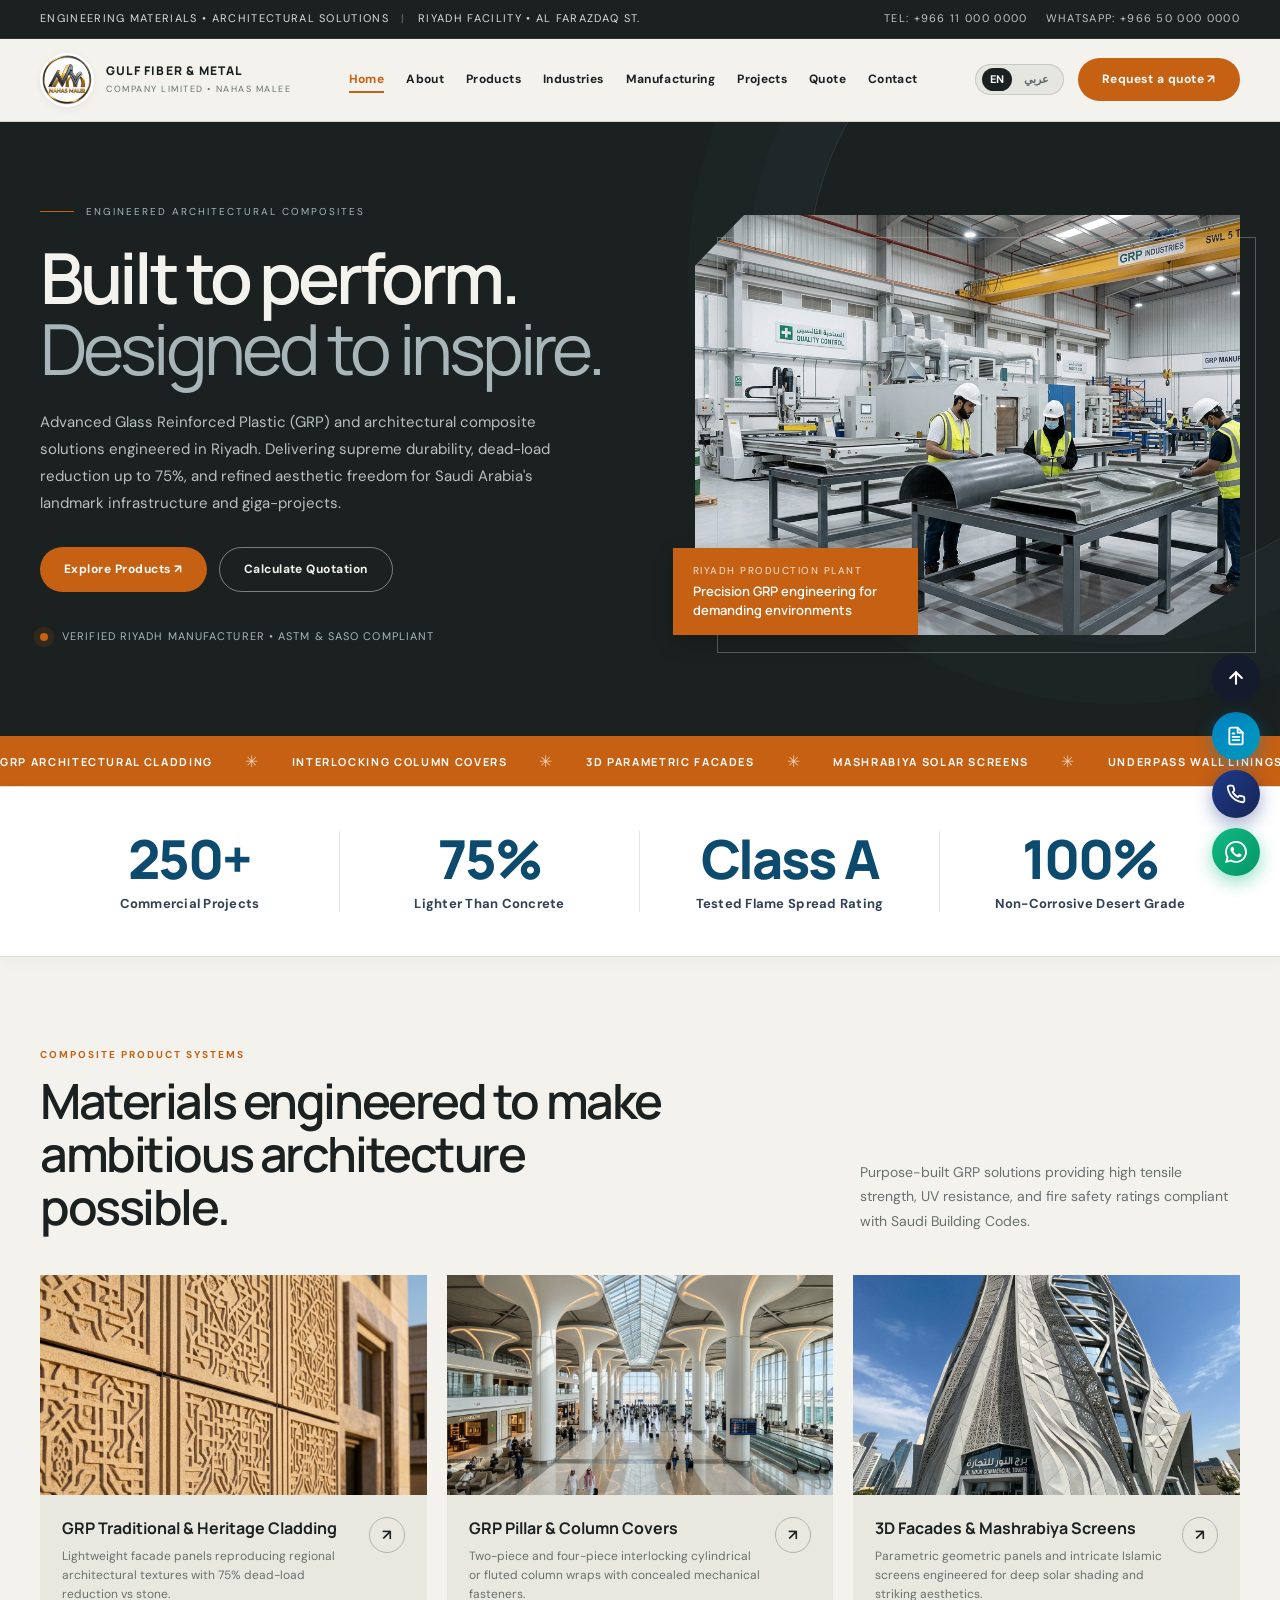
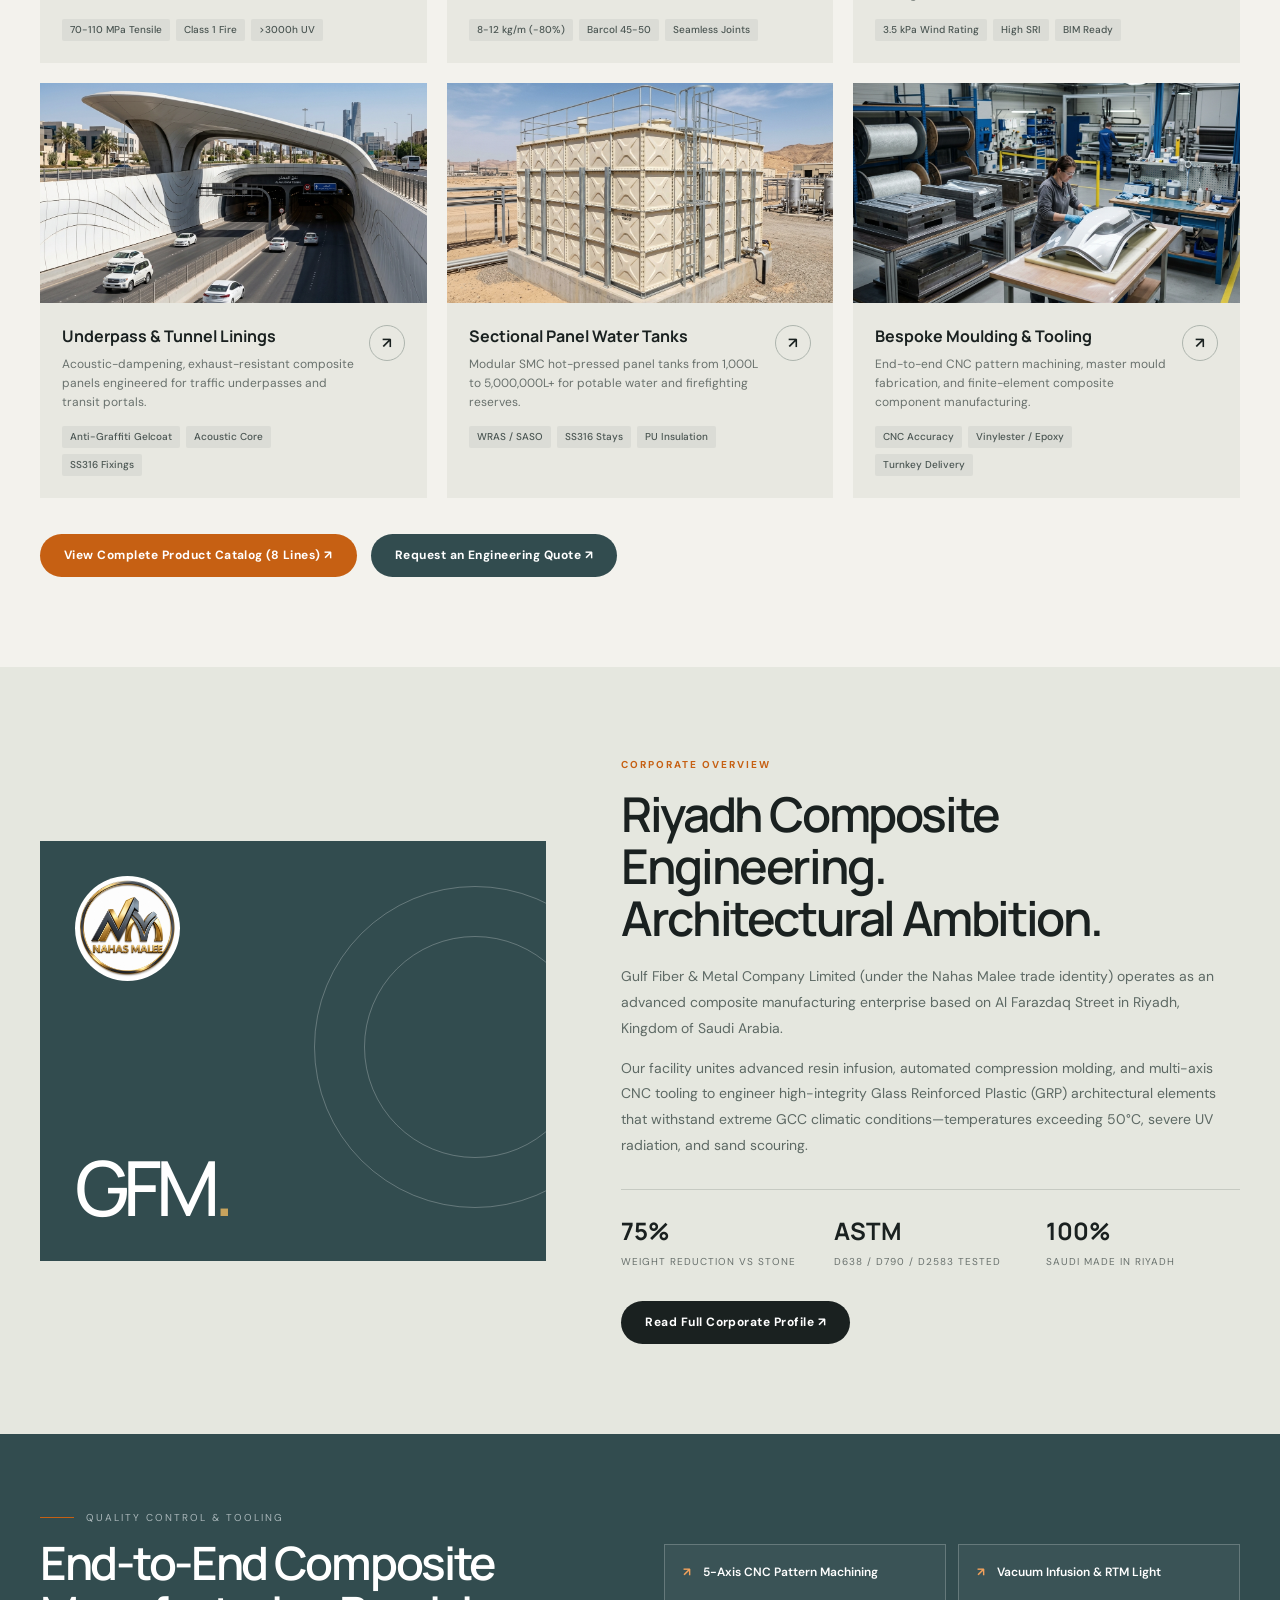
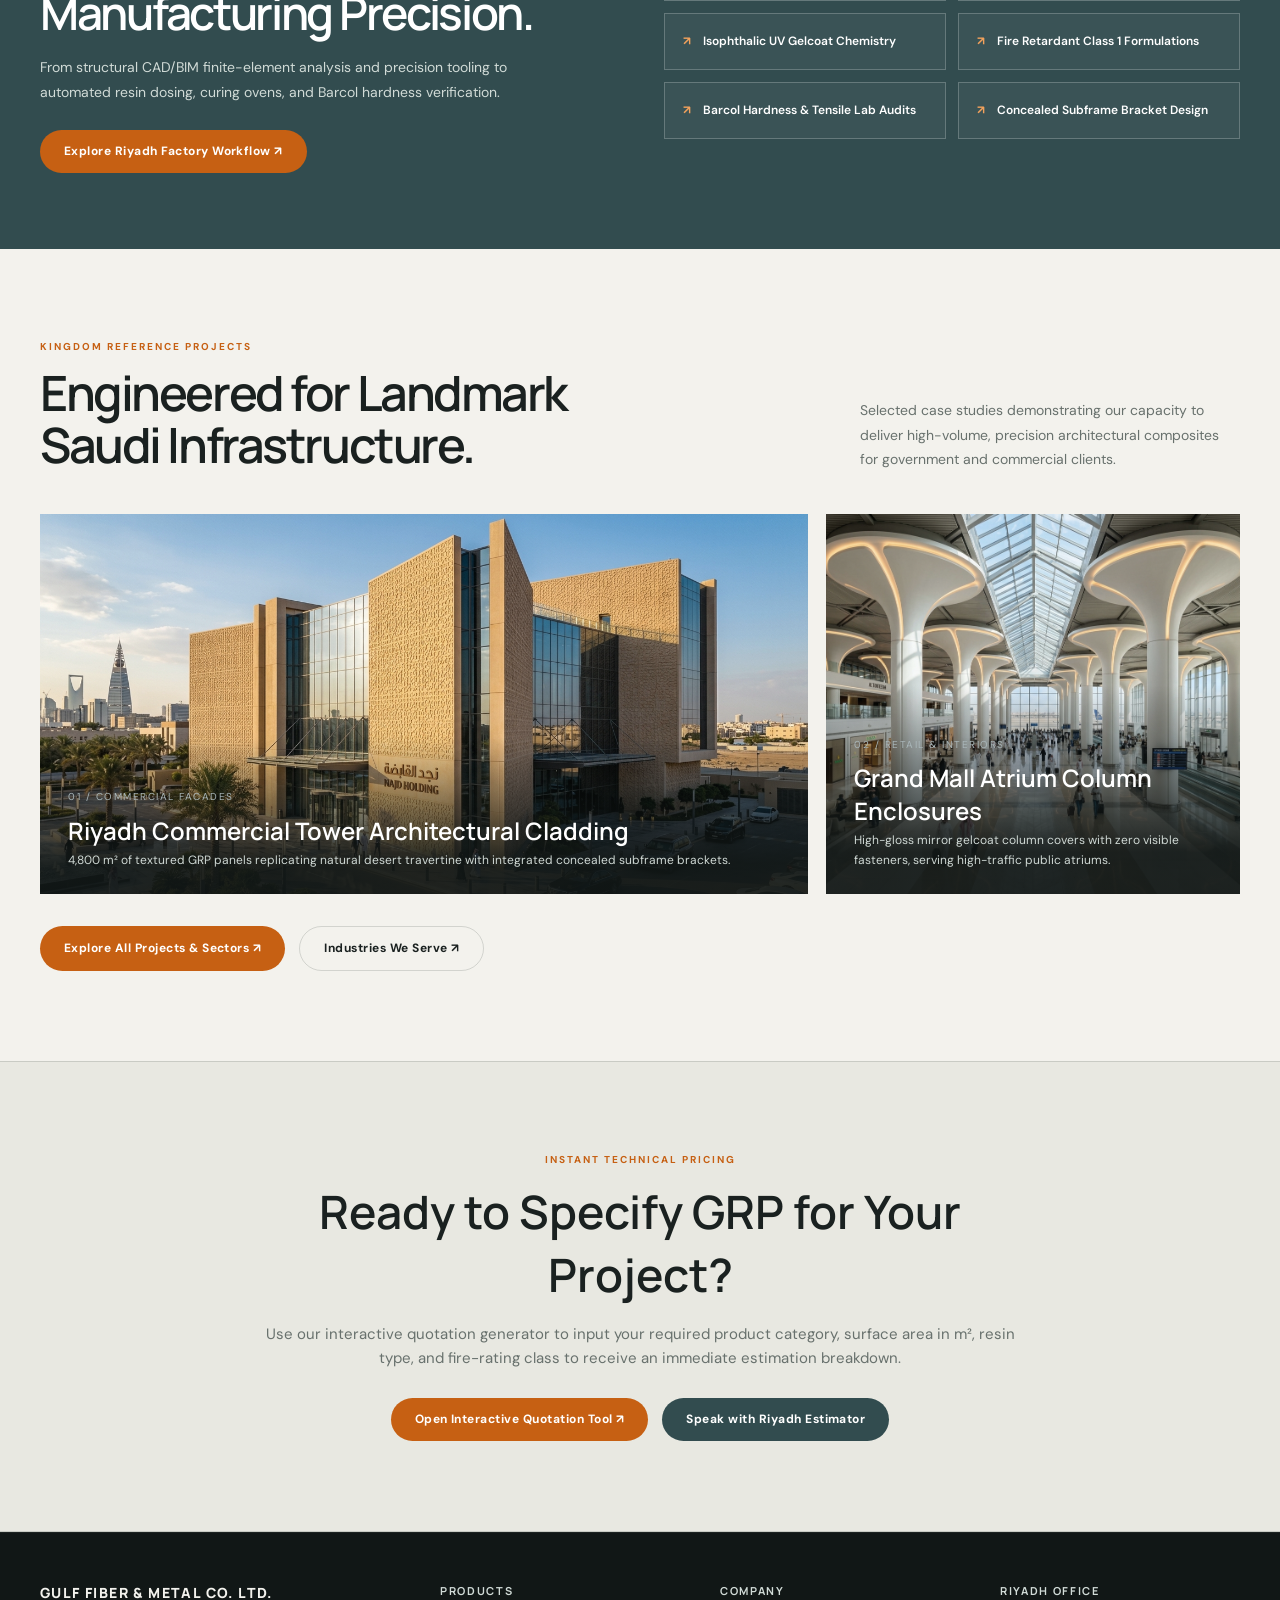
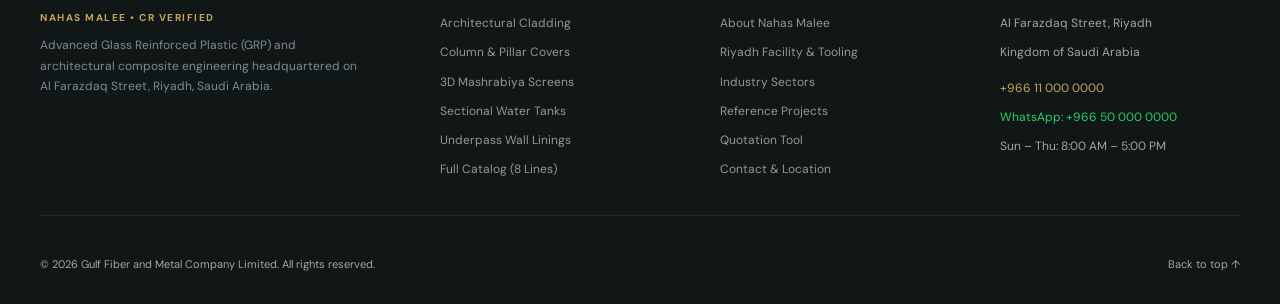
==== index.html @ 4e477ae3 "Initial commit: Complete Gulf Fiber & Metal website with editorial UI/UX and full content" ====
<!doctype html>
<html lang="en" dir="ltr">
<head>
  <meta charset="utf-8">
  <meta name="viewport" content="width=device-width, initial-scale=1">
  <meta name="theme-color" content="#1a2120">
  <meta name="description" content="Gulf Fiber & Metal Company Limited — Premier manufacturer of architectural GRP cladding, column covers, 3D facades, water tanks, and custom composite structures in Riyadh, Saudi Arabia.">
  <title>Engineered to Shape Tomorrow | Gulf Fiber &amp; Metal Co. Ltd.</title>
  <link rel="stylesheet" href="assets/style.css">
</head>
<body>

  <!-- Topline Information Strip -->
  <div class="topline">
    <div class="wrap">
      <div>
        <span data-en="Engineering Materials • Architectural Solutions" data-ar="مواد هندسية متطورة • حلول معمارية مبتكرة">Engineering Materials • Architectural Solutions</span>
        <span style="opacity: 0.4; margin: 0 8px;">|</span>
        <span data-en="Riyadh Facility &bull; Al Farazdaq St." data-ar="مصنع الرياض &bull; شارع الفرزدق">Riyadh Facility &bull; Al Farazdaq St.</span>
      </div>
      <div class="topline-contact">
        <a href="tel:+966110000000"><span>Tel: +966 11 000 0000</span></a>
        <a href="https://wa.me/966500000000" target="_blank" rel="noopener"><span>WhatsApp: +966 50 000 0000</span></a>
      </div>
    </div>
  </div>

  <!-- Header & Navigation -->
  <header class="header">
    <nav class="nav wrap">
      <a class="brand" href="index.html" aria-label="Gulf Fiber and Metal home">
        <img src="assets/nahas-malee-logo.jpg" alt="Nahas Malee - Gulf Fiber & Metal Logo">
        <div class="brandtext">
          <strong>GULF FIBER &amp; METAL</strong>
          <small>COMPANY LIMITED • NAHAS MALEE</small>
        </div>
      </a>
      
      <button class="menu" data-menu aria-label="Open menu" aria-expanded="false">☰</button>
      
      <div class="links" data-links>
        <a href="index.html" class="active" data-en="Home" data-ar="الرئيسية">Home</a>
        <a href="about.html" data-en="About" data-ar="عن الشركة">About</a>
        <a href="products.html" data-en="Products" data-ar="المنتجات">Products</a>
        <a href="industries.html" data-en="Industries" data-ar="القطاعات">Industries</a>
        <a href="manufacturing.html" data-en="Manufacturing" data-ar="التصنيع">Manufacturing</a>
        <a href="projects.html" data-en="Projects" data-ar="المشاريع">Projects</a>
        <a href="quote.html" data-en="Quote" data-ar="طلب تسعيرة">Quote</a>
        <a href="contact.html" data-en="Contact" data-ar="اتصل بنا">Contact</a>
      </div>

      <div class="nav-actions">
        <div class="lang-toggle" aria-label="Language selector">
          <button type="button" class="lang-btn active" data-lang="en">EN</button>
          <button type="button" class="lang-btn" data-lang="ar">عربي</button>
        </div>
        <a class="navcta" href="quote.html">
          <span data-en="Request a quote ↗" data-ar="طلب عرض سعر ↗">Request a quote ↗</span>
        </a>
      </div>
    </nav>
  </header>

  <main>
    <!-- Hero Section -->
    <section class="hero">
      <div class="wrap hero-grid">
        <div class="reveal">
          <div class="eyebrow" data-en="Engineered Architectural Composites" data-ar="مركبات هندسية معمارية متقدمة">Engineered Architectural Composites</div>
          <h1 data-en="Built to perform.<br><em>Designed to inspire.</em>" data-ar="صُممت لتدوم.<br><em>وهُندست لتُلهم.</em>">Built to perform.<br><em>Designed to inspire.</em></h1>
          <p class="hero-copy" data-en="Advanced Glass Reinforced Plastic (GRP) and architectural composite solutions engineered in Riyadh. Delivering supreme durability, dead-load reduction up to 75%, and refined aesthetic freedom for Saudi Arabia's landmark infrastructure and giga-projects." data-ar="حلول متقدمة من البلاستيك المقوى بالألياف الزجاجية (GRP) مصنعة هندسيًا في الرياض. نضمن أعلى درجات المتانة، مع تخفيض الأحمال الإنشائية بنسبة تصل إلى 75% وحرية تشكيل استثنائية لمشاريع المملكة الكبرى.">Advanced Glass Reinforced Plastic (GRP) and architectural composite solutions engineered in Riyadh. Delivering supreme durability, dead-load reduction up to 75%, and refined aesthetic freedom for Saudi Arabia's landmark infrastructure and giga-projects.</p>
          <div class="hero-actions">
            <a class="btn" href="products.html" data-en="Explore Products ↗" data-ar="استعراض المنتجات ↗">Explore Products ↗</a>
            <a class="btn outline" href="quote.html" data-en="Calculate Quotation" data-ar="حساب تسعيرة المشروع">Calculate Quotation</a>
          </div>
          <div class="hero-note">
            <span class="pulse"></span> 
            <span data-en="Verified Riyadh Manufacturer • ASTM & SASO Compliant" data-ar="مصنع معتمد في الرياض • مطابقة لمعايير ASTM و SASO">Verified Riyadh Manufacturer • ASTM & SASO Compliant</span>
          </div>
        </div>
        <div class="hero-visual reveal">
          <img class="hero-image" src="assets/images/hero-factory.jpg" alt="Gulf Fiber & Metal Composite Engineering Facility in Riyadh">
          <div class="visual-frame"></div>
          <div class="visual-label">
            <small data-en="Riyadh Production Plant" data-ar="مصنع الرياض">Riyadh Production Plant</small>
            <span data-en="Precision GRP engineering for demanding environments" data-ar="هندسة فيبرجلاس متقدمة للمشاريع ذات المتطلبات الصارمة">Precision GRP engineering for demanding environments</span>
          </div>
        </div>
      </div>
    </section>

    <!-- Ticker Marquee -->
    <div class="ticker" aria-hidden="true">
      <div class="ticker-track">
        <span>GRP Architectural Cladding <b>✳</b> Interlocking Column Covers <b>✳</b> 3D Parametric Facades <b>✳</b> Mashrabiya Solar Screens <b>✳</b> Underpass Wall Linings <b>✳</b> Sectional Water Tanks <b>✳</b> Custom CNC Mouldings <b>✳</b> Heavy Duty Gratings <b>✳</b></span>
        <span>GRP Architectural Cladding <b>✳</b> Interlocking Column Covers <b>✳</b> 3D Parametric Facades <b>✳</b> Mashrabiya Solar Screens <b>✳</b> Underpass Wall Linings <b>✳</b> Sectional Water Tanks <b>✳</b> Custom CNC Mouldings <b>✳</b> Heavy Duty Gratings <b>✳</b></span>
      </div>
    </div>

    <!-- Key Engineering Metrics Strip (Matching Reference) -->
    <section class="metrics-strip">
      <div class="wrap metrics-grid">
        <div class="metric-col reveal visible">
          <div class="metric-num">250+</div>
          <div class="metric-title" data-en="Commercial Projects" data-ar="مشروع تجاري منفذ">Commercial Projects</div>
        </div>
        <div class="metric-col reveal visible">
          <div class="metric-num">75%</div>
          <div class="metric-title" data-en="Lighter Than Concrete" data-ar="أخف وزناً من الخرسانة">Lighter Than Concrete</div>
        </div>
        <div class="metric-col reveal visible">
          <div class="metric-num">Class A</div>
          <div class="metric-title" data-en="Tested Flame Spread Rating" data-ar="مقاومة حريق معتمدة فئة A">Tested Flame Spread Rating</div>
        </div>
        <div class="metric-col reveal visible">
          <div class="metric-num">100%</div>
          <div class="metric-title" data-en="Non-Corrosive Desert Grade" data-ar="مقاوم للتآكل ومناخ الصحراء">Non-Corrosive Desert Grade</div>
        </div>
      </div>
    </section>

    <!-- Featured Products Section -->
    <section class="section">
      <div class="wrap">
        <div class="section-head reveal">
          <div>
            <div class="kicker" data-en="Composite Product Systems" data-ar="أنظمة منتجات الفيبرجلاس">Composite Product Systems</div>
            <h2 data-en="Materials engineered to make<br>ambitious architecture possible." data-ar="مواد مهندسة بدقة<br>لتحقيق أعظم الرؤى المعمارية.">Materials engineered to make<br>ambitious architecture possible.</h2>
          </div>
          <p data-en="Purpose-built GRP solutions providing high tensile strength, UV resistance, and fire safety ratings compliant with Saudi Building Codes." data-ar="حلول GRP صممت خصيصًا لتوفير قوة شد فائقة، مقاومة استثنائية لأشعة الشمس، ومقاومة معتمدة للحريق متوافقة مع كود البناء السعودي.">Purpose-built GRP solutions providing high tensile strength, UV resistance, and fire safety ratings compliant with Saudi Building Codes.</p>
        </div>

        <div class="products">
          <!-- Card 1 -->
          <article class="product reveal">
            <div class="product-img">
              <span class="product-badge" data-en="Exterior Cladding" data-ar="تكسيات خارجية">Exterior Cladding</span>
              <img loading="lazy" src="assets/images/prod-cladding.jpg" alt="GRP Traditional & Heritage Cladding Panels">
            </div>
            <div class="product-info">
              <div>
                <h3 data-en="GRP Traditional & Heritage Cladding" data-ar="ألواح التكسية التراثية والمعمارية">GRP Traditional & Heritage Cladding</h3>
                <p data-en="Lightweight facade panels reproducing regional architectural textures with 75% dead-load reduction vs stone." data-ar="ألواح تكسية خفيفة الوزن تعيد إحياء النقوش التراثية مع تقليل 75% من الأحمال الهيكلية مقارنة بالحجر.">Lightweight facade panels reproducing regional architectural textures with 75% dead-load reduction vs stone.</p>
                <div class="product-highlights">
                  <span class="product-pill" data-en="70-110 MPa Tensile" data-ar="شد 70-110 ميغاباسكال">70-110 MPa Tensile</span>
                  <span class="product-pill" data-en="Class 1 Fire" data-ar="حريق فئة 1">Class 1 Fire</span>
                  <span class="product-pill" data-en=">3000h UV" data-ar="مقاومة UV فائقة">>3000h UV</span>
                </div>
              </div>
              <a class="arrow" href="product-detail.html?id=grp-traditional-cladding" aria-label="View specifications for GRP Traditional Cladding">↗</a>
            </div>
          </article>

          <!-- Card 2 -->
          <article class="product reveal">
            <div class="product-img">
              <span class="product-badge" data-en="Column Systems" data-ar="تكسية الأعمدة">Column Systems</span>
              <img loading="lazy" src="assets/images/prod-pillar.jpg" alt="GRP Column & Pillar Covers">
            </div>
            <div class="product-info">
              <div>
                <h3 data-en="GRP Pillar & Column Covers" data-ar="أغطية وتكسيات الأعمدة المعمارية">GRP Pillar & Column Covers</h3>
                <p data-en="Two-piece and four-piece interlocking cylindrical or fluted column wraps with concealed mechanical fasteners." data-ar="أنظمة تعشيق أسطوانية ومربعة لتغليف الأعمدة بفواصل مخفية دون مسامير ظاهرة.">Two-piece and four-piece interlocking cylindrical or fluted column wraps with concealed mechanical fasteners.</p>
                <div class="product-highlights">
                  <span class="product-pill" data-en="8-12 kg/m (-80%)" data-ar="وزن 8-12 كغ/م">8-12 kg/m (-80%)</span>
                  <span class="product-pill" data-en="Barcol 45-50" data-ar="صلادة 45-50">Barcol 45-50</span>
                  <span class="product-pill" data-en="Seamless Joints" data-ar="فواصل مخفية">Seamless Joints</span>
                </div>
              </div>
              <a class="arrow" href="product-detail.html?id=grp-pillar-covers" aria-label="View specifications for GRP Column Covers">↗</a>
            </div>
          </article>

          <!-- Card 3 -->
          <article class="product reveal">
            <div class="product-img">
              <span class="product-badge" data-en="Solar Screens" data-ar="شاشات شمسية">Solar Screens</span>
              <img loading="lazy" src="assets/images/prod-facade.jpg" alt="GRP 3D Facade & Mashrabiya Screens">
            </div>
            <div class="product-info">
              <div>
                <h3 data-en="3D Facades & Mashrabiya Screens" data-ar="الواجهات ثلاثية الأبعاد والمشربيات">3D Facades & Mashrabiya Screens</h3>
                <p data-en="Parametric geometric panels and intricate Islamic screens engineered for deep solar shading and striking aesthetics." data-ar="ألواح هندسية ثلاثية الأبعاد وشاشات مشربية للتظليل وتقليل الحرارة مع لمسة جمالية مبهرة.">Parametric geometric panels and intricate Islamic screens engineered for deep solar shading and striking aesthetics.</p>
                <div class="product-highlights">
                  <span class="product-pill" data-en="3.5 kPa Wind Rating" data-ar="رياح 3.5 كيلو باسكال">3.5 kPa Wind Rating</span>
                  <span class="product-pill" data-en="High SRI" data-ar="انعكاس حراري">High SRI</span>
                  <span class="product-pill" data-en="BIM Ready" data-ar="متوافق مع BIM">BIM Ready</span>
                </div>
              </div>
              <a class="arrow" href="product-detail.html?id=grp-facade-elements" aria-label="View specifications for 3D Facades">↗</a>
            </div>
          </article>

          <!-- Card 4 -->
          <article class="product reveal">
            <div class="product-img">
              <span class="product-badge" data-en="Infrastructure" data-ar="بنية تحتية">Infrastructure</span>
              <img loading="lazy" src="assets/images/prod-canopy.jpg" alt="Underpass Linings and Architectural Canopies">
            </div>
            <div class="product-info">
              <div>
                <h3 data-en="Underpass & Tunnel Linings" data-ar="تكسيات جدران الأنفاق والمظلات">Underpass & Tunnel Linings</h3>
                <p data-en="Acoustic-dampening, exhaust-resistant composite panels engineered for traffic underpasses and transit portals." data-ar="ألواح مركبة عازلة للصوت ومقاومة لغازات عوادم السيارات واهتزازات الطرق للأنفاق المرورية.">Acoustic-dampening, exhaust-resistant composite panels engineered for traffic underpasses and transit portals.</p>
                <div class="product-highlights">
                  <span class="product-pill" data-en="Anti-Graffiti Gelcoat" data-ar="مقاومة الكتابة">Anti-Graffiti Gelcoat</span>
                  <span class="product-pill" data-en="Acoustic Core" data-ar="قلب عازل للصوت">Acoustic Core</span>
                  <span class="product-pill" data-en="SS316 Fixings" data-ar="تثبيت SS316">SS316 Fixings</span>
                </div>
              </div>
              <a class="arrow" href="product-detail.html?id=grp-canopies-underpass" aria-label="View specifications for Underpass Linings">↗</a>
            </div>
          </article>

          <!-- Card 5 -->
          <article class="product reveal">
            <div class="product-img">
              <span class="product-badge" data-en="Water Storage" data-ar="تخزين المياه">Water Storage</span>
              <img loading="lazy" src="assets/images/prod-tank.jpg" alt="Sectional GRP Water Storage Tanks">
            </div>
            <div class="product-info">
              <div>
                <h3 data-en="Sectional Panel Water Tanks" data-ar="خزانات المياه المقطعية من الفيبرجلاس">Sectional Panel Water Tanks</h3>
                <p data-en="Modular SMC hot-pressed panel tanks from 1,000L to 5,000,000L+ for potable water and firefighting reserves." data-ar="خزانات مياه معيارية مضغوطة بسعات من 1,000 إلى 5,000,000+ لتر لمياه الشرب ومكافحة الحريق.">Modular SMC hot-pressed panel tanks from 1,000L to 5,000,000L+ for potable water and firefighting reserves.</p>
                <div class="product-highlights">
                  <span class="product-pill" data-en="WRAS / SASO" data-ar="مطابقة للشرب">WRAS / SASO</span>
                  <span class="product-pill" data-en="SS316 Stays" data-ar="شدادات ستانلس">SS316 Stays</span>
                  <span class="product-pill" data-en="PU Insulation" data-ar="عزل بولي يوريثان">PU Insulation</span>
                </div>
              </div>
              <a class="arrow" href="product-detail.html?id=grp-sectional-water-tanks" aria-label="View specifications for Sectional Water Tanks">↗</a>
            </div>
          </article>

          <!-- Card 6 -->
          <article class="product reveal">
            <div class="product-img">
              <span class="product-badge" data-en="Custom Tooling" data-ar="تصنيع مخصص">Custom Tooling</span>
              <img loading="lazy" src="assets/images/prod-custom.jpg" alt="Custom GRP Fabrications and Tooling">
            </div>
            <div class="product-info">
              <div>
                <h3 data-en="Bespoke Moulding & Tooling" data-ar="الهندسة وتصنيع القوالب المخصصة">Bespoke Moulding & Tooling</h3>
                <p data-en="End-to-end CNC pattern machining, master mould fabrication, and finite-element composite component manufacturing." data-ar="تصنيع قوالب دقيقة بتقنية CNC، ونماذج أولية وإنتاج قطع مركبة معقدة وفق مخططات العميل.">End-to-end CNC pattern machining, master mould fabrication, and finite-element composite component manufacturing.</p>
                <div class="product-highlights">
                  <span class="product-pill" data-en="CNC Accuracy" data-ar="دقة CNC فائقة">CNC Accuracy</span>
                  <span class="product-pill" data-en="Vinylester / Epoxy" data-ar="راتنجات فينيل إستر">Vinylester / Epoxy</span>
                  <span class="product-pill" data-en="Turnkey Delivery" data-ar="تسليم متكامل">Turnkey Delivery</span>
                </div>
              </div>
              <a class="arrow" href="product-detail.html?id=grp-custom-fabrication" aria-label="View specifications for Bespoke Tooling">↗</a>
            </div>
          </article>
        </div>

        <div style="margin-top: 36px; display: flex; gap: 14px; flex-wrap: wrap;">
          <a class="btn" href="products.html" data-en="View Complete Product Catalog (8 Lines) ↗" data-ar="عرض جميع المنتجات (8 خطوط إنتاج) ↗">View Complete Product Catalog (8 Lines) ↗</a>
          <a class="btn secondary" href="quote.html" data-en="Request an Engineering Quote ↗" data-ar="طلب تسعيرة هندسية ↗">Request an Engineering Quote ↗</a>
        </div>
      </div>
    </section>

    <!-- About / Corporate Overview Section -->
    <section class="section about">
      <div class="wrap about-grid">
        <div class="about-art reveal">
          <img src="assets/nahas-malee-logo.jpg" alt="Nahas Malee Emblem">
          <div class="big-number">GFM<span style="color: var(--gold);">.</span></div>
        </div>
        <div class="about-copy reveal">
          <div class="kicker" data-en="Corporate Overview" data-ar="نبذة عن الشركة">Corporate Overview</div>
          <h2 data-en="Riyadh Composite Engineering.<br>Architectural Ambition." data-ar="هندسة مركبات وطنية في الرياض.<br>بطموح معماري لا حدود له.">Riyadh Composite Engineering.<br>Architectural Ambition.</h2>
          <p data-en="Gulf Fiber &amp; Metal Company Limited (under the Nahas Malee trade identity) operates as an advanced composite manufacturing enterprise based on Al Farazdaq Street in Riyadh, Kingdom of Saudi Arabia." data-ar="تعمل شركة الخليج للألياف والمعادن المحدودة (تحت الهوية التجارية نحاس مالي) كصرح صناعي متقدم في مجال هندسة وتصنيع المواد المركبة في شارع الفرزدق بمدينة الرياض.">Gulf Fiber &amp; Metal Company Limited (under the Nahas Malee trade identity) operates as an advanced composite manufacturing enterprise based on Al Farazdaq Street in Riyadh, Kingdom of Saudi Arabia.</p>
          <p data-en="Our facility unites advanced resin infusion, automated compression molding, and multi-axis CNC tooling to engineer high-integrity Glass Reinforced Plastic (GRP) architectural elements that withstand extreme GCC climatic conditions—temperatures exceeding 50&deg;C, severe UV radiation, and sand scouring." data-ar="يجمع مصنعنا بين تقنيات حقن الراتنج المتطورة والقولبة بالضغط وتصنيع القوالب بالتحكم الرقمي CNC لإنتاج عناصر معمارية من الفيبرجلاس (GRP) ذات موثوقية فائقة قادرة على تحمل الظروف المناخية القاسية في الخليج.">Our facility unites advanced resin infusion, automated compression molding, and multi-axis CNC tooling to engineer high-integrity Glass Reinforced Plastic (GRP) architectural elements that withstand extreme GCC climatic conditions—temperatures exceeding 50&deg;C, severe UV radiation, and sand scouring.</p>
          
          <div class="stats">
            <div class="stat">
              <strong>75%</strong>
              <span data-en="Weight Reduction vs Stone" data-ar="تخفيض في وزن الأحمال">Weight Reduction vs Stone</span>
            </div>
            <div class="stat">
              <strong>ASTM</strong>
              <span data-en="D638 / D790 / D2583 Tested" data-ar="اختبارات معتمدة دولياً">D638 / D790 / D2583 Tested</span>
            </div>
            <div class="stat">
              <strong>100%</strong>
              <span data-en="Saudi Made in Riyadh" data-ar="صنع في الرياض - السعودية">Saudi Made in Riyadh</span>
            </div>
          </div>

          <div style="margin-top: 28px;">
            <a class="btn dark" href="about.html" data-en="Read Full Corporate Profile ↗" data-ar="قراءة الملف التعريفي الشامل ↗">Read Full Corporate Profile ↗</a>
          </div>
        </div>
      </div>
    </section>

    <!-- Manufacturing Workflow Band -->
    <section class="band">
      <div class="wrap band-grid">
        <div class="reveal">
          <div class="eyebrow" data-en="Quality Control & Tooling" data-ar="مراقبة الجودة وتصنيع القوالب">Quality Control & Tooling</div>
          <h2 data-en="End-to-End Composite<br>Manufacturing Precision." data-ar="دقة تصنيع هندسية متكاملة<br>من الفكرة إلى التركيب.">End-to-End Composite<br>Manufacturing Precision.</h2>
          <p data-en="From structural CAD/BIM finite-element analysis and precision tooling to automated resin dosing, curing ovens, and Barcol hardness verification." data-ar="من التحليل الإنشائي ثلاثي الأبعاد وتصنيع القوالب حتى حقن الراتنج الدقيق وأفران المعالجة الحرارية وفحص صلادة باركول واختبارات الجودة.">From structural CAD/BIM finite-element analysis and precision tooling to automated resin dosing, curing ovens, and Barcol hardness verification.</p>
          <a href="manufacturing.html" class="btn" data-en="Explore Riyadh Factory Workflow ↗" data-ar="استعراض مراحل التصنيع بالرياض ↗">Explore Riyadh Factory Workflow ↗</a>
        </div>
        <div class="capabilities reveal">
          <div class="cap"><i>↗</i> <span data-en="5-Axis CNC Pattern Machining" data-ar="قص القوالب بالـ CNC خماسي المحاور">5-Axis CNC Pattern Machining</span></div>
          <div class="cap"><i>↗</i> <span data-en="Vacuum Infusion & RTM Light" data-ar="حقن الراتنج بالتفريغ RTM">Vacuum Infusion & RTM Light</span></div>
          <div class="cap"><i>↗</i> <span data-en="Isophthalic UV Gelcoat Chemistry" data-ar="أنظمة جل كوت مقاومة للشمس">Isophthalic UV Gelcoat Chemistry</span></div>
          <div class="cap"><i>↗</i> <span data-en="Fire Retardant Class 1 Formulations" data-ar="تركيبات مقاومة للحريق فئة 1">Fire Retardant Class 1 Formulations</span></div>
          <div class="cap"><i>↗</i> <span data-en="Barcol Hardness & Tensile Lab Audits" data-ar="مختبر فحص الشد والصلادة">Barcol Hardness & Tensile Lab Audits</span></div>
          <div class="cap"><i>↗</i> <span data-en="Concealed Subframe Bracket Design" data-ar="تصميم مرابط التثبيت المخفية">Concealed Subframe Bracket Design</span></div>
        </div>
      </div>
    </section>

    <!-- Projects & Applications Preview -->
    <section class="section">
      <div class="wrap">
        <div class="section-head reveal">
          <div>
            <div class="kicker" data-en="Kingdom Reference Projects" data-ar="مشاريع مرجعية في المملكة">Kingdom Reference Projects</div>
            <h2 data-en="Engineered for Landmark<br>Saudi Infrastructure." data-ar="صُممت لتواكب أضخم المعالم<br>ومشاريع البنية التحتية.">Engineered for Landmark<br>Saudi Infrastructure.</h2>
          </div>
          <p data-en="Selected case studies demonstrating our capacity to deliver high-volume, precision architectural composites for government and commercial clients." data-ar="دراسات حالة مختارة توضح قدراتنا على التوريد والتنفيذ الهندسي الدقيق للجهات الحكومية والشركات الكبرى.">Selected case studies demonstrating our capacity to deliver high-volume, precision architectural composites for government and commercial clients.</p>
        </div>

        <div class="projects">
          <div class="project-img reveal">
            <img src="assets/images/hero-cladding.jpg" alt="Commercial Tower Architectural Facade">
            <div class="project-caption">
              <small data-en="01 / Commercial Facades" data-ar="01 / الواجهات التجارية">01 / Commercial Facades</small>
              <h3 data-en="Riyadh Commercial Tower Architectural Cladding" data-ar="تكسيات الواجهات لأحد أبراج الرياض التجارية">Riyadh Commercial Tower Architectural Cladding</h3>
              <p data-en="4,800 m² of textured GRP panels replicating natural desert travertine with integrated concealed subframe brackets." data-ar="4,800 متر مربع من ألواح الفيبرجلاس بمظهر حجر الترافرتين وأنظمة تثبيت مخفية.">4,800 m² of textured GRP panels replicating natural desert travertine with integrated concealed subframe brackets.</p>
            </div>
          </div>
          <div class="project-img reveal">
            <img src="assets/images/prod-pillar.jpg" alt="Mall Atrium Column Covers">
            <div class="project-caption">
              <small data-en="02 / Retail & Interiors" data-ar="02 / المجمعات التجارية">02 / Retail & Interiors</small>
              <h3 data-en="Grand Mall Atrium Column Enclosures" data-ar="تغليف أعمدة بهو مجمع تجاري كبرى">Grand Mall Atrium Column Enclosures</h3>
              <p data-en="High-gloss mirror gelcoat column covers with zero visible fasteners, serving high-traffic public atriums." data-ar="تكسيات أعمدة عالية اللمعان خالية من المسامير الظاهرة ومقاومة للصدمات والخدش.">High-gloss mirror gelcoat column covers with zero visible fasteners, serving high-traffic public atriums.</p>
            </div>
          </div>
        </div>

        <div style="margin-top: 32px; display: flex; gap: 14px; flex-wrap: wrap;">
          <a class="btn" href="projects.html" data-en="Explore All Projects & Sectors ↗" data-ar="استعراض كافة المشاريع والقطاعات ↗">Explore All Projects & Sectors ↗</a>
          <a class="btn outline" style="color: var(--ink); border-color: var(--line);" href="industries.html" data-en="Industries We Serve ↗" data-ar="القطاعات التي نخدمها ↗">Industries We Serve ↗</a>
        </div>
      </div>
    </section>

    <!-- Quick Engineering Quote CTA -->
    <section class="section" style="background: var(--paper-card); border-top: 1px solid var(--line); border-bottom: 1px solid var(--line);">
      <div class="wrap text-center" style="max-width: 780px; margin: auto; text-align: center;">
        <div class="kicker reveal" data-en="Instant Technical Pricing" data-ar="تسعير فني فوري">Instant Technical Pricing</div>
        <h2 class="reveal" style="font: 600 clamp(32px, 4vw, 46px) 'Manrope'; margin: 12px 0 16px;" data-en="Ready to Specify GRP for Your Project?" data-ar="هل ترغب في تحديد مواصفات الفيبرجلاس لمشروعك؟">Ready to Specify GRP for Your Project?</h2>
        <p class="reveal" style="color: #68716d; font-size: 15px; margin-bottom: 28px;" data-en="Use our interactive quotation generator to input your required product category, surface area in m², resin type, and fire-rating class to receive an immediate estimation breakdown." data-ar="استخدم حاسبة عروض الأسعار التفاعلية لتحديد نوع المنتج والمساحة ونوع الراتنج ومستوى مقاومة الحريق للحصول على تقدير فوري ومباشر.">Use our interactive quotation generator to input your required product category, surface area in m², resin type, and fire-rating class to receive an immediate estimation breakdown.</p>
        <div class="reveal" style="display: flex; justify-content: center; gap: 14px; flex-wrap: wrap;">
          <a class="btn" href="quote.html" data-en="Open Interactive Quotation Tool ↗" data-ar="فتح حاسبة عروض الأسعار التفاعلية ↗">Open Interactive Quotation Tool ↗</a>
          <a class="btn secondary" href="contact.html" data-en="Speak with Riyadh Estimator" data-ar="التواصل مع مهندس التقديرات بالرياض">Speak with Riyadh Estimator</a>
        </div>
      </div>
    </section>
  </main>

  <!-- Global Footer -->
  <footer class="footer">
    <div class="wrap">
      <div class="footer-top">
        <div class="footer-brand">
          <strong>GULF FIBER &amp; METAL CO. LTD.</strong>
          <small style="color: var(--gold); letter-spacing: 0.15em; font-weight: 700;">NAHAS MALEE • CR VERIFIED</small>
          <p data-en="Advanced Glass Reinforced Plastic (GRP) and architectural composite engineering headquartered on Al Farazdaq Street, Riyadh, Saudi Arabia." data-ar="هندسة وتصنيع المواد المركبة والفيبرجلاس المتقدم، المقر الرئيسي في شارع الفرزدق، الرياض، المملكة العربية السعودية.">Advanced Glass Reinforced Plastic (GRP) and architectural composite engineering headquartered on Al Farazdaq Street, Riyadh, Saudi Arabia.</p>
        </div>

        <div class="footer-col">
          <h4 data-en="Products" data-ar="المنتجات">Products</h4>
          <div class="footer-links">
            <a href="product-detail.html?id=grp-traditional-cladding" data-en="Architectural Cladding" data-ar="التكسيات المعمارية">Architectural Cladding</a>
            <a href="product-detail.html?id=grp-pillar-covers" data-en="Column & Pillar Covers" data-ar="أغطية الأعمدة">Column & Pillar Covers</a>
            <a href="product-detail.html?id=grp-facade-elements" data-en="3D Mashrabiya Screens" data-ar="المشربيات والواجهات">3D Mashrabiya Screens</a>
            <a href="product-detail.html?id=grp-sectional-water-tanks" data-en="Sectional Water Tanks" data-ar="خزانات المياه المقطعية">Sectional Water Tanks</a>
            <a href="product-detail.html?id=grp-canopies-underpass" data-en="Underpass Wall Linings" data-ar="تكسيات الأنفاق">Underpass Wall Linings</a>
            <a href="products.html" data-en="Full Catalog (8 Lines)" data-ar="كافة المنتجات (8 خطوط)">Full Catalog (8 Lines)</a>
          </div>
        </div>

        <div class="footer-col">
          <h4 data-en="Company" data-ar="الشركة">Company</h4>
          <div class="footer-links">
            <a href="about.html" data-en="About Nahas Malee" data-ar="عن نحاس مالي">About Nahas Malee</a>
            <a href="manufacturing.html" data-en="Riyadh Facility & Tooling" data-ar="مصنع الرياض والقوالب">Riyadh Facility & Tooling</a>
            <a href="industries.html" data-en="Industry Sectors" data-ar="القطاعات المستفيدة">Industry Sectors</a>
            <a href="projects.html" data-en="Reference Projects" data-ar="المشاريع المرجعية">Reference Projects</a>
            <a href="quote.html" data-en="Quotation Tool" data-ar="حاسبة الأسعار">Quotation Tool</a>
            <a href="contact.html" data-en="Contact & Location" data-ar="الموقع والاتصال">Contact & Location</a>
          </div>
        </div>

        <div class="footer-col">
          <h4 data-en="Riyadh Office" data-ar="مكتب الرياض">Riyadh Office</h4>
          <div class="footer-links" style="font-size: 12px; color: #9daaa5;">
            <div>Al Farazdaq Street, Riyadh</div>
            <div>Kingdom of Saudi Arabia</div>
            <div style="margin-top: 6px;"><a href="tel:+966110000000" style="color: var(--gold);">+966 11 000 0000</a></div>
            <div><a href="https://wa.me/966500000000" target="_blank" rel="noopener" style="color: #25D366;">WhatsApp: +966 50 000 0000</a></div>
            <div>Sun &ndash; Thu: 8:00 AM &ndash; 5:00 PM</div>
          </div>
        </div>
      </div>

      <div class="footer-bottom">
        <div>
          <span>&copy; <span data-year></span> Gulf Fiber and Metal Company Limited. All rights reserved.</span>
        </div>
        <div style="display: flex; gap: 20px;">
          <a href="#top" onclick="window.scrollTo({top:0,behavior:'smooth'});return false" data-en="Back to top ↑" data-ar="إلى الأعلى ↑">Back to top ↑</a>
        </div>
      </div>
    </div>
  </footer>

    <!-- Floating Quick Actions -->
  <div class="floating" aria-label="Quick contact channels">
    <a class="floatbtn float-top" href="#top" onclick="window.scrollTo({top: 0, behavior: 'smooth'}); return false;" title="Back to top" aria-label="Back to top">
      <svg width="20" height="20" viewBox="0 0 24 24" fill="none" stroke="currentColor" stroke-width="2.5" stroke-linecap="round" stroke-linejoin="round">
        <line x1="12" y1="19" x2="12" y2="5"></line>
        <polyline points="5 12 12 5 19 12"></polyline>
      </svg>
    </a>
    <a class="floatbtn float-quote" href="quote.html" title="Request an Engineering Quotation" aria-label="Request a quote">
      <svg width="20" height="20" viewBox="0 0 24 24" fill="none" stroke="currentColor" stroke-width="2.2" stroke-linecap="round" stroke-linejoin="round">
        <path d="M14 2H6a2 2 0 0 0-2 2v16a2 2 0 0 0 2 2h12a2 2 0 0 0 2-2V8z"></path>
        <polyline points="14 2 14 8 20 8"></polyline>
        <line x1="16" y1="13" x2="8" y2="13"></line>
        <line x1="16" y1="17" x2="8" y2="17"></line>
        <line x1="10" y1="9" x2="8" y2="9"></line>
      </svg>
    </a>
    <a class="floatbtn float-phone" href="tel:+966110000000" title="Call Riyadh Estimating Desk" aria-label="Call office">
      <svg width="20" height="20" viewBox="0 0 24 24" fill="none" stroke="currentColor" stroke-width="2.2" stroke-linecap="round" stroke-linejoin="round">
        <path d="M22 16.92v3a2 2 0 0 1-2.18 2 19.79 19.79 0 0 1-8.63-3.07 19.5 19.5 0 0 1-6-6 19.79 19.79 0 0 1-3.07-8.67A2 2 0 0 1 4.11 2h3a2 2 0 0 1 2 1.72 12.84 12.84 0 0 0 .7 2.81 2 2 0 0 1-.45 2.11L8.09 9.91a16 16 0 0 0 6 6l1.27-1.27a2 2 0 0 1 2.11-.45 12.84 12.84 0 0 0 2.81.7A2 2 0 0 1 22 16.92z"></path>
      </svg>
    </a>
    <a class="floatbtn float-wa" href="https://wa.me/966500000000?text=Hello%20Gulf%20Fiber%20and%20Metal%20Company.%20I%20would%20like%20to%20inquire%20about%20GRP%20products." target="_blank" rel="noopener" title="WhatsApp Riyadh Estimator" aria-label="WhatsApp">
      <svg width="22" height="22" viewBox="0 0 24 24" fill="currentColor">
        <path d="M17.472 14.382c-.297-.149-1.758-.867-2.03-.967-.273-.099-.471-.148-.67.15-.197.297-.767.966-.94 1.164-.173.199-.347.223-.644.075-.297-.15-1.255-.463-2.39-1.475-.883-.788-1.48-1.761-1.653-2.059-.173-.297-.018-.458.13-.606.134-.133.298-.347.446-.52.149-.174.198-.298.298-.497.099-.198.05-.371-.025-.52-.075-.149-.669-1.612-.916-2.207-.242-.579-.487-.5-.669-.51-.173-.008-.371-.01-.57-.01-.198 0-.52.074-.792.372-.272.297-1.04 1.016-1.04 2.479 0 1.462 1.065 2.875 1.213 3.074.149.198 2.096 3.2 5.077 4.487.709.306 1.262.489 1.694.625.712.227 1.36.195 1.871.118.571-.085 1.758-.719 2.006-1.413.248-.694.248-1.289.173-1.413-.074-.124-.272-.198-.57-.347m-5.421 7.403h-.004a9.87 9.87 0 01-5.031-1.378l-.361-.214-3.741.982.998-3.648-.235-.374a9.86 9.86 0 01-1.51-5.26c.001-5.45 4.436-9.884 9.888-9.884 2.64 0 5.122 1.03 6.988 2.898a9.825 9.825 0 012.893 6.994c-.003 5.45-4.437 9.884-9.885 9.884m8.413-18.297A11.815 11.815 0 0012.05 0C5.495 0 .16 5.335.157 11.892c0 2.096.547 4.142 1.588 5.945L.057 24l6.305-1.654a11.882 11.882 0 005.683 1.448h.005c6.554 0 11.89-5.335 11.893-11.893a11.821 11.821 0 00-3.48-8.413z"/>
      </svg>
    </a>
  </div>

  <script src="assets/products-data.js"></script>
  <script src="assets/site.js"></script>
</body>
</html>
---- assets/style.css ----
@import url('https://fonts.googleapis.com/css2?family=DM+Sans:ital,wght@0,400;0,500;0,600;0,700;1,400&family=Manrope:wght@400;500;600;700;800&family=IBM+Plex+Sans+Arabic:wght@400;500;600;700&display=swap');

:root {
  --ink: #1a2120;
  --deep: #24312f;
  --teal: #324c4f;
  --sage: #798d91;
  --mist: #a9b6b9;
  --orange: #c66013;
  --orange-hover: #a84d0c;
  --paper: #f3f2ed;
  --paper-card: #e8e8e1;
  --white: #ffffff;
  --gold: #c8a35d;
  --line: rgba(26, 33, 32, 0.15);
  --line-dark: rgba(255, 255, 255, 0.15);
  --radius-sm: 4px;
  --radius-md: 8px;
  --shadow-sm: 0 4px 12px rgba(26, 33, 32, 0.06);
  --shadow-lg: 0 16px 36px rgba(26, 33, 32, 0.12);
  --transition: all 0.25s cubic-bezier(0.16, 1, 0.3, 1);
}

* {
  box-sizing: border-box;
}

html {
  scroll-behavior: smooth;
  scroll-padding-top: 90px;
}

body {
  margin: 0;
  background: var(--paper);
  color: var(--ink);
  font-family: 'DM Sans', sans-serif;
  line-height: 1.6;
  -webkit-font-smoothing: antialiased;
}

[dir="rtl"] body {
  font-family: 'IBM Plex Sans Arabic', 'DM Sans', sans-serif;
}

a {
  color: inherit;
  text-decoration: none;
}

button, input, textarea, select {
  font: inherit;
}

img {
  max-width: 100%;
  display: block;
}

.wrap {
  width: min(1200px, calc(100% - 48px));
  margin: auto;
}

/* Topline Announcement Bar */
.topline {
  background: var(--ink);
  color: #d8dfdb;
  font-size: 11px;
  letter-spacing: 0.12em;
  text-transform: uppercase;
  padding: 10px 0;
  border-bottom: 1px solid rgba(255, 255, 255, 0.08);
}

.topline .wrap {
  display: flex;
  justify-content: space-between;
  align-items: center;
  gap: 12px;
}

.topline-contact {
  display: flex;
  align-items: center;
  gap: 18px;
}

.topline-contact a {
  color: #bdc7c2;
  transition: color 0.2s;
}

.topline-contact a:hover {
  color: var(--gold);
}

/* Header & Navigation */
.header {
  position: sticky;
  top: 0;
  z-index: 50;
  background: rgba(243, 242, 237, 0.95);
  backdrop-filter: blur(18px);
  -webkit-backdrop-filter: blur(18px);
  border-bottom: 1px solid var(--line);
}

.nav {
  min-height: 82px;
  display: flex;
  align-items: center;
  justify-content: space-between;
  gap: 20px;
}

.brand {
  display: flex;
  align-items: center;
  gap: 12px;
  min-width: 220px;
}

.brand img {
  width: 54px;
  height: 54px;
  object-fit: contain;
  border-radius: 50%;
  background: #fff;
  padding: 2px;
  box-shadow: 0 2px 8px rgba(0,0,0,0.06);
}

.brandtext strong {
  display: block;
  font: 800 12px 'Manrope', sans-serif;
  letter-spacing: 0.1em;
  color: var(--ink);
}

.brandtext small {
  display: block;
  font-size: 9px;
  letter-spacing: 0.17em;
  margin-top: 3px;
  color: #66716d;
}

.links {
  display: flex;
  align-items: center;
  gap: 22px;
  font-size: 12px;
  font-weight: 700;
  letter-spacing: 0.03em;
}

.links a {
  color: var(--ink);
  transition: color 0.2s, transform 0.2s;
  position: relative;
  padding: 4px 0;
}

.links a:hover, .links a.active {
  color: var(--orange);
}

.links a.active::after {
  content: "";
  position: absolute;
  bottom: 0;
  left: 0;
  right: 0;
  height: 2px;
  background: var(--orange);
}

.nav-actions {
  display: flex;
  align-items: center;
  gap: 14px;
}

/* Language Toggle Button */
.lang-toggle {
  display: inline-flex;
  align-items: center;
  background: rgba(26, 33, 32, 0.06);
  border-radius: 20px;
  padding: 3px 6px;
  font-size: 11px;
  font-weight: 700;
  gap: 4px;
  border: 1px solid var(--line);
}

.lang-btn {
  background: none;
  border: none;
  cursor: pointer;
  padding: 3px 8px;
  border-radius: 12px;
  color: #5d6964;
  transition: var(--transition);
}

.lang-btn.active {
  background: var(--ink);
  color: #fff;
}

.navcta, .btn {
  display: inline-flex;
  align-items: center;
  justify-content: center;
  gap: 10px;
  padding: 12px 24px;
  background: var(--orange);
  color: white;
  font-size: 12px;
  font-weight: 700;
  letter-spacing: 0.04em;
  border: 0;
  border-radius: 9999px;
  transition: transform 0.25s, background 0.25s, box-shadow 0.25s;
  cursor: pointer;
}

.navcta:hover, .btn:hover {
  transform: translateY(-2px);
  background: var(--orange-hover);
  color: white;
  box-shadow: 0 4px 14px rgba(198, 96, 19, 0.3);
}

.btn.outline {
  background: transparent;
  border: 1px solid rgba(243, 242, 237, 0.45);
  color: var(--paper);
  border-radius: 9999px;
}

.btn.outline:hover {
  background: #fff;
  color: var(--ink);
  box-shadow: 0 4px 14px rgba(0, 0, 0, 0.1);
}

.btn.secondary {
  background: var(--teal);
  color: #fff;
  border-radius: 9999px;
}

.btn.secondary:hover {
  background: #24383b;
  box-shadow: 0 4px 14px rgba(50, 76, 79, 0.3);
}

.btn.dark {
  background: var(--ink);
  color: #fff;
  border-radius: 9999px;
}

.btn.dark:hover {
  background: #0d1211;
  box-shadow: 0 4px 14px rgba(26, 33, 32, 0.3);
}

.menu {
  display: none;
  background: none;
  border: 0;
  font-size: 26px;
  cursor: pointer;
  color: var(--ink);
}

/* Hero Section */
.hero {
  background: var(--ink);
  color: var(--paper);
  position: relative;
  overflow: hidden;
}

.hero:before {
  content: "";
  position: absolute;
  width: 620px;
  height: 620px;
  border: 1px solid rgba(169, 182, 185, 0.15);
  border-radius: 50%;
  right: -150px;
  top: -160px;
  box-shadow: 0 0 0 60px rgba(169, 182, 185, 0.025), 0 0 0 120px rgba(169, 182, 185, 0.025);
  pointer-events: none;
}

.hero-grid {
  position: relative;
  z-index: 1;
  display: grid;
  grid-template-columns: 1.05fr 0.95fr;
  gap: 52px;
  align-items: center;
  padding: 82px 0 90px;
}

.eyebrow {
  font-size: 10px;
  letter-spacing: 0.2em;
  text-transform: uppercase;
  color: var(--mist);
  display: flex;
  align-items: center;
  gap: 12px;
}

.eyebrow:before {
  content: "";
  width: 34px;
  height: 1px;
  background: var(--orange);
}

[dir="rtl"] .eyebrow:before {
  margin-left: 12px;
  margin-right: 0;
}

h1, h2, h3, h4, p {
  margin-top: 0;
}

h1 {
  font: 600 clamp(42px, 5.5vw, 72px) / 1.02 'Manrope', sans-serif;
  letter-spacing: -0.055em;
  margin: 22px 0 24px;
}

h1 em {
  font-style: normal;
  color: var(--mist);
  font-weight: 400;
}

.hero-copy {
  max-width: 520px;
  color: #b8c1bd;
  font-size: 15px;
  line-height: 1.8;
}

.hero-actions {
  display: flex;
  gap: 12px;
  flex-wrap: wrap;
  margin-top: 30px;
}

.hero-note {
  margin-top: 36px;
  display: flex;
  align-items: center;
  gap: 14px;
  font-size: 11px;
  color: var(--mist);
  letter-spacing: 0.1em;
  text-transform: uppercase;
}

.pulse {
  width: 8px;
  height: 8px;
  background: var(--orange);
  border-radius: 50%;
  box-shadow: 0 0 0 6px rgba(198, 96, 19, 0.14);
}

.hero-visual {
  position: relative;
  min-height: 420px;
  display: flex;
  align-items: center;
  justify-content: center;
}

.hero-image {
  width: 100%;
  height: 420px;
  object-fit: cover;
  filter: saturate(0.85);
  clip-path: polygon(9% 0, 100% 0, 100% 88%, 86% 100%, 0 100%, 0 12%);
  animation: floatin 1.1s both cubic-bezier(0.2, 0.7, 0.2, 1);
  background: #24312f;
}

.visual-frame {
  position: absolute;
  inset: 22px -16px -18px 22px;
  border: 1px solid rgba(169, 182, 185, 0.4);
  pointer-events: none;
}

.visual-label {
  position: absolute;
  bottom: 0;
  left: -22px;
  background: var(--orange);
  padding: 16px 20px;
  max-width: 245px;
  color: #fff;
  font: 600 13px / 1.4 'Manrope', sans-serif;
  box-shadow: 0 8px 20px rgba(0,0,0,0.18);
}

[dir="rtl"] .visual-label {
  left: auto;
  right: -22px;
}

.visual-label small {
  display: block;
  font: 10px 'DM Sans', sans-serif;
  letter-spacing: 0.15em;
  text-transform: uppercase;
  margin-bottom: 5px;
  opacity: 0.85;
}

/* Ticker Marquee */
.ticker {
  background: var(--orange);
  color: white;
  overflow: hidden;
  white-space: nowrap;
  padding: 14px 0;
  font: 700 11px 'Manrope', sans-serif;
  letter-spacing: 0.15em;
  text-transform: uppercase;
}

.ticker-track {
  display: flex;
  gap: 32px;
  width: max-content;
  animation: marquee 35s linear infinite;
}

.ticker span {
  display: flex;
  gap: 32px;
  align-items: center;
}

.ticker b {
  font-size: 16px;
  font-weight: 400;
  opacity: 0.7;
}

/* Metrics Strip with Dividers (Hero Stats Banner) */
.metrics-strip {
  background: #ffffff;
  border-top: 1px solid var(--line);
  border-bottom: 1px solid var(--line);
  padding: 44px 0;
  box-shadow: 0 4px 16px rgba(26, 33, 32, 0.03);
  position: relative;
  z-index: 2;
}

.metrics-grid {
  display: grid;
  grid-template-columns: repeat(4, 1fr);
  align-items: center;
}

.metric-col {
  display: flex;
  flex-direction: column;
  align-items: center;
  text-align: center;
  padding: 0 20px;
  border-right: 1px solid rgba(26, 33, 32, 0.12);
}

.metric-col:last-child {
  border-right: none;
}

[dir="rtl"] .metric-col {
  border-right: none;
  border-left: 1px solid rgba(26, 33, 32, 0.12);
}

[dir="rtl"] .metric-col:last-child {
  border-left: none;
}

.metric-num {
  font: 800 clamp(36px, 4.2vw, 54px) / 1.05 'Manrope', sans-serif;
  color: #0c4a6e;
  letter-spacing: -0.04em;
  margin-bottom: 8px;
}

.metric-title {
  font: 700 13px 'DM Sans', sans-serif;
  color: #334155;
  letter-spacing: 0.02em;
}

@media (max-width: 900px) {
  .metrics-strip {
    padding: 34px 0;
  }
  .metrics-grid {
    grid-template-columns: repeat(2, 1fr);
    gap: 28px 0;
  }
  .metric-col:nth-child(2) {
    border-right: none;
  }
  [dir="rtl"] .metric-col:nth-child(2) {
    border-left: none;
  }
  .metric-col:nth-child(3), .metric-col:nth-child(4) {
    border-top: 1px solid rgba(26, 33, 32, 0.08);
    padding-top: 20px;
  }
}

@media (max-width: 580px) {
  .metric-num {
    font-size: 32px;
  }
  .metric-title {
    font-size: 11px;
  }
}

/* Sections */
.section {
  padding: 90px 0;
}

.section-head {
  display: flex;
  justify-content: space-between;
  align-items: flex-end;
  gap: 30px;
  margin-bottom: 42px;
}

.section-head h2 {
  font: 600 clamp(32px, 3.8vw, 50px) / 1.08 'Manrope', sans-serif;
  letter-spacing: -0.05em;
  margin: 12px 0 0;
  max-width: 680px;
}

.section-head p {
  max-width: 380px;
  color: #68716d;
  line-height: 1.75;
  font-size: 14px;
  margin: 0;
}

.kicker {
  font-size: 10px;
  letter-spacing: 0.2em;
  text-transform: uppercase;
  color: var(--orange);
  font-weight: 700;
}

/* Products Grid */
.products {
  display: grid;
  grid-template-columns: repeat(3, 1fr);
  gap: 20px;
}

.product {
  background: var(--paper-card);
  position: relative;
  overflow: hidden;
  transition: transform 0.35s cubic-bezier(0.16, 1, 0.3, 1), box-shadow 0.35s;
  display: flex;
  flex-direction: column;
}

.product:hover {
  transform: translateY(-6px);
  box-shadow: var(--shadow-lg);
}

.product-img {
  height: 220px;
  overflow: hidden;
  position: relative;
  background: #d8dad2;
}

.product-img img {
  width: 100%;
  height: 100%;
  object-fit: cover;
  transition: transform 0.7s;
  filter: saturate(0.9);
}

.product:hover img {
  transform: scale(1.06);
}

.product-badge {
  position: absolute;
  top: 12px;
  left: 12px;
  background: rgba(26, 33, 32, 0.85);
  color: #fff;
  font-size: 9px;
  letter-spacing: 0.1em;
  text-transform: uppercase;
  padding: 5px 10px;
  font-weight: 700;
  backdrop-filter: blur(4px);
}

[dir="rtl"] .product-badge {
  left: auto;
  right: 12px;
}

.product-info {
  padding: 22px;
  display: flex;
  justify-content: space-between;
  gap: 12px;
  align-items: flex-start;
  flex-grow: 1;
}

.product-info h3 {
  font: 700 16px 'Manrope', sans-serif;
  margin: 0 0 8px;
  color: var(--ink);
}

.product-info p {
  font-size: 12px;
  line-height: 1.6;
  color: #69716d;
  margin: 0 0 14px;
}

.product-highlights {
  display: flex;
  flex-wrap: wrap;
  gap: 6px;
  margin-top: auto;
}

.product-pill {
  font-size: 10px;
  padding: 3px 8px;
  background: rgba(26, 33, 32, 0.06);
  border-radius: 2px;
  color: #4a5552;
  font-weight: 500;
}

.arrow {
  border: 1px solid #aeb5ae;
  border-radius: 50%;
  width: 36px;
  height: 36px;
  display: grid;
  place-items: center;
  flex-shrink: 0;
  transition: all 0.25s;
  color: var(--ink);
  font-weight: 600;
  font-size: 15px;
}

.product:hover .arrow {
  background: var(--orange);
  border-color: var(--orange);
  color: white;
}

/* Filter Bar */
.filter-bar {
  display: flex;
  gap: 8px;
  flex-wrap: wrap;
  margin-bottom: 32px;
}

.filter-btn {
  background: var(--paper-card);
  border: 1px solid transparent;
  padding: 9px 20px;
  border-radius: 9999px;
  font-size: 12px;
  font-weight: 600;
  color: #55625e;
  cursor: pointer;
  transition: var(--transition);
}

.filter-btn:hover, .filter-btn.active {
  background: var(--ink);
  color: #fff;
}

/* About Section */
.about {
  background: #e5e7df;
}

.about-grid {
  display: grid;
  grid-template-columns: 0.9fr 1.1fr;
  gap: 75px;
  align-items: center;
}

.about-art {
  min-height: 420px;
  background: var(--teal);
  position: relative;
  overflow: hidden;
  padding: 35px;
  color: #fff;
}

.about-art:before, .about-art:after {
  content: "";
  position: absolute;
  border: 1px solid rgba(255, 255, 255, 0.25);
  width: 320px;
  height: 320px;
  border-radius: 50%;
  right: -90px;
  top: 45px;
}

.about-art:after {
  width: 220px;
  height: 220px;
  right: -40px;
  top: 95px;
}

.about-art img {
  width: 105px;
  height: 105px;
  object-fit: contain;
  background: #fff;
  border-radius: 50%;
  position: relative;
  z-index: 1;
  padding: 4px;
}

.big-number {
  font: 500 76px 'Manrope', sans-serif;
  letter-spacing: -0.08em;
  position: absolute;
  bottom: 36px;
  left: 35px;
  line-height: 1;
}

[dir="rtl"] .big-number {
  left: auto;
  right: 35px;
}

.about-copy h2 {
  font: 600 clamp(32px, 3.8vw, 48px) / 1.08 'Manrope', sans-serif;
  letter-spacing: -0.05em;
  margin: 15px 0 20px;
}

.about-copy p {
  color: #5d6964;
  font-size: 14px;
  line-height: 1.85;
}

.stats {
  display: grid;
  grid-template-columns: repeat(3, 1fr);
  gap: 18px;
  margin-top: 30px;
  padding-top: 24px;
  border-top: 1px solid var(--line);
}

.stat strong {
  display: block;
  font: 700 24px 'Manrope', sans-serif;
  color: var(--ink);
}

.stat span {
  font-size: 10px;
  letter-spacing: 0.1em;
  text-transform: uppercase;
  color: #69716d;
}

/* Band / Capabilities */
.band {
  background: var(--teal);
  color: #fff;
  padding: 76px 0;
}

.band-grid {
  display: grid;
  grid-template-columns: 1fr 1fr;
  gap: 48px;
  align-items: center;
}

.band h2 {
  font: 600 clamp(30px, 3.6vw, 46px) / 1.08 'Manrope', sans-serif;
  letter-spacing: -0.05em;
  margin: 12px 0 18px;
}

.band p {
  color: #d1dbd7;
  font-size: 14px;
  line-height: 1.8;
  max-width: 520px;
  margin-bottom: 24px;
}

.capabilities {
  display: grid;
  grid-template-columns: 1fr 1fr;
  gap: 12px;
}

.cap {
  padding: 18px;
  border: 1px solid rgba(255, 255, 255, 0.22);
  background: rgba(255, 255, 255, 0.04);
  font-size: 12px;
  font-weight: 600;
  display: flex;
  gap: 12px;
  align-items: center;
  transition: var(--transition);
}

.cap:hover {
  background: rgba(255, 255, 255, 0.1);
  border-color: rgba(255, 255, 255, 0.4);
}

.cap i {
  color: #f1a15c;
  font-style: normal;
  font-weight: 700;
}

/* Projects Showcase */
.projects {
  display: grid;
  grid-template-columns: 1.3fr 0.7fr;
  gap: 18px;
}

.project-img {
  position: relative;
  min-height: 380px;
  overflow: hidden;
  background: #d7d9d1;
}

.project-img img {
  width: 100%;
  height: 100%;
  position: absolute;
  inset: 0;
  object-fit: cover;
  filter: saturate(0.85);
  transition: transform 0.7s;
}

.project-img:hover img {
  transform: scale(1.04);
}

.project-caption {
  position: absolute;
  bottom: 0;
  left: 0;
  right: 0;
  background: linear-gradient(transparent, rgba(17, 23, 22, 0.92) 80%);
  padding: 45px 28px 24px;
  color: #fff;
  z-index: 2;
}

.project-caption small {
  font-size: 10px;
  text-transform: uppercase;
  letter-spacing: 0.15em;
  color: var(--mist);
}

.project-caption h3 {
  font: 600 24px 'Manrope', sans-serif;
  margin: 6px 0 4px;
}

.project-caption p {
  font-size: 12px;
  color: #cfd8d4;
  margin: 0;
}

/* Page Hero (Subpages) */
.page-hero {
  background: var(--ink);
  color: var(--paper);
  padding: 76px 0 82px;
  position: relative;
  overflow: hidden;
}

.page-hero:before {
  content: "";
  position: absolute;
  width: 480px;
  height: 480px;
  border: 1px solid rgba(169, 182, 185, 0.12);
  border-radius: 50%;
  right: -100px;
  top: -100px;
  pointer-events: none;
}

.page-hero .wrap {
  position: relative;
  z-index: 1;
}

.page-hero h1 {
  max-width: 860px;
  margin-bottom: 18px;
}

.page-hero p {
  max-width: 620px;
  color: #bdc7c2;
  font-size: 15px;
  line-height: 1.8;
  margin: 0;
}

.breadcrumb {
  font-size: 10px;
  color: var(--mist);
  letter-spacing: 0.15em;
  text-transform: uppercase;
  margin-bottom: 24px;
  display: flex;
  align-items: center;
  gap: 8px;
}

.breadcrumb a {
  color: var(--mist);
}

.breadcrumb a:hover {
  color: var(--gold);
}

.breadcrumb span {
  opacity: 0.5;
}

/* Contact Section & Form */
.contact {
  background: var(--ink);
  color: #fff;
  padding: 90px 0;
}

.contact-grid {
  display: grid;
  grid-template-columns: 1.1fr 0.9fr;
  gap: 50px;
  align-items: start;
}

.contact h2 {
  font: 600 clamp(36px, 4.5vw, 58px) / 1.04 'Manrope', sans-serif;
  letter-spacing: -0.05em;
  margin: 16px 0 18px;
}

.contact p {
  color: #b7c2bd;
  line-height: 1.8;
  font-size: 14px;
  max-width: 480px;
}

.contact-details {
  display: grid;
  gap: 16px;
  margin-top: 28px;
}

.contact-row {
  display: flex;
  gap: 14px;
  align-items: flex-start;
  color: #dbe1de;
  font-size: 13px;
  line-height: 1.6;
}

.contact-row b {
  color: #ef9a55;
  font-size: 18px;
  width: 24px;
  flex-shrink: 0;
  line-height: 1;
}

.contact-row a {
  color: inherit;
  transition: color 0.2s;
}

.contact-row a:hover {
  color: var(--gold);
}

.verified-badge {
  display: inline-flex;
  align-items: center;
  gap: 6px;
  background: rgba(34, 197, 94, 0.15);
  border: 1px solid rgba(34, 197, 94, 0.4);
  color: #86efac;
  font-size: 10px;
  font-weight: 700;
  letter-spacing: 0.08em;
  text-transform: uppercase;
  padding: 4px 10px;
  border-radius: 2px;
  margin-bottom: 12px;
}

.verified-badge::before {
  content: "✓";
  font-weight: 900;
}

.form {
  background: #293331;
  padding: 34px;
  border: 1px solid rgba(255, 255, 255, 0.08);
}

.form label {
  display: block;
  font-size: 10px;
  letter-spacing: 0.12em;
  text-transform: uppercase;
  color: #c3ceca;
  margin-bottom: 8px;
  font-weight: 600;
}

.form input, .form textarea, .form select {
  width: 100%;
  border: 1px solid #52615c;
  background: #202826;
  color: #fff;
  padding: 13px 15px;
  margin-bottom: 16px;
  border-radius: 0;
  font: 13px 'DM Sans', sans-serif;
  transition: border-color 0.2s, box-shadow 0.2s;
}

.form input:focus, .form textarea:focus, .form select:focus {
  outline: none;
  border-color: var(--orange);
  box-shadow: 0 0 0 2px rgba(198, 96, 19, 0.2);
}

.form textarea {
  min-height: 110px;
  resize: vertical;
}

.form-grid-2 {
  display: grid;
  grid-template-columns: 1fr 1fr;
  gap: 14px;
}

.form .btn {
  width: 100%;
  margin-top: 6px;
}

/* Product Detail & Tabs */
.pdp-grid {
  display: grid;
  grid-template-columns: 1.1fr 0.9fr;
  gap: 48px;
  align-items: start;
}

.pdp-gallery {
  position: sticky;
  top: 110px;
}

.pdp-main-img {
  height: 420px;
  background: var(--paper-card);
  overflow: hidden;
  margin-bottom: 14px;
  border: 1px solid var(--line);
}

.pdp-main-img img {
  width: 100%;
  height: 100%;
  object-fit: cover;
}

.pdp-thumbs {
  display: flex;
  gap: 12px;
}

.pdp-thumb {
  width: 90px;
  height: 70px;
  background: #ddd;
  border: 2px solid transparent;
  cursor: pointer;
  overflow: hidden;
  transition: var(--transition);
}

.pdp-thumb.active {
  border-color: var(--orange);
}

.pdp-thumb img {
  width: 100%;
  height: 100%;
  object-fit: cover;
}

.specs-table {
  width: 100%;
  border-collapse: collapse;
  margin: 24px 0;
  font-size: 13px;
}

.specs-table th {
  background: #dfe3dc;
  text-align: left;
  padding: 10px 14px;
  font-weight: 700;
  font-size: 11px;
  letter-spacing: 0.08em;
  text-transform: uppercase;
}

[dir="rtl"] .specs-table th {
  text-align: right;
}

.specs-table td {
  padding: 11px 14px;
  border-bottom: 1px solid rgba(26, 33, 32, 0.08);
}

.specs-table tr:nth-child(even) {
  background: rgba(26, 33, 32, 0.02);
}

.specs-table td:first-child {
  font-weight: 600;
  color: var(--deep);
  width: 40%;
}

.tab-nav {
  display: flex;
  gap: 4px;
  border-bottom: 2px solid var(--line);
  margin-bottom: 28px;
}

.tab-btn {
  background: none;
  border: none;
  padding: 12px 20px;
  font-size: 13px;
  font-weight: 700;
  cursor: pointer;
  color: #69716d;
  position: relative;
  transition: color 0.2s;
}

.tab-btn:hover {
  color: var(--ink);
}

.tab-btn.active {
  color: var(--orange);
}

.tab-btn.active::after {
  content: "";
  position: absolute;
  bottom: -2px;
  left: 0;
  right: 0;
  height: 2px;
  background: var(--orange);
}

.tab-pane {
  display: none;
}

.tab-pane.active {
  display: block;
  animation: fadeIn 0.3s ease;
}

/* Workflow & Manufacturing Timeline */
.workflow-grid {
  display: grid;
  grid-template-columns: repeat(3, 1fr);
  gap: 20px;
}

.step-card {
  background: var(--paper-card);
  padding: 28px 24px;
  position: relative;
  border-top: 3px solid var(--orange);
  transition: transform 0.3s, box-shadow 0.3s;
}

.step-card:hover {
  transform: translateY(-4px);
  box-shadow: var(--shadow-sm);
}

.step-num {
  font: 800 28px 'Manrope', sans-serif;
  color: var(--mist);
  margin-bottom: 12px;
  line-height: 1;
}

.step-card h3 {
  font: 700 17px 'Manrope', sans-serif;
  margin: 0 0 10px;
}

.step-card p {
  font-size: 13px;
  line-height: 1.65;
  color: #5f6b67;
  margin: 0;
}

/* Industries & Sector Cards */
.industry-grid {
  display: grid;
  grid-template-columns: repeat(2, 1fr);
  gap: 24px;
}

.industry-card {
  background: #e8e8e1;
  padding: 34px;
  display: flex;
  flex-direction: column;
  border-left: 4px solid var(--teal);
  transition: transform 0.3s;
}

[dir="rtl"] .industry-card {
  border-left: none;
  border-right: 4px solid var(--teal);
}

.industry-card:hover {
  transform: translateY(-4px);
}

.industry-card h3 {
  font: 700 22px 'Manrope', sans-serif;
  margin: 8px 0 12px;
}

.industry-card p {
  font-size: 13px;
  line-height: 1.75;
  color: #55625e;
  margin-bottom: 20px;
}

.industry-metrics {
  display: grid;
  grid-template-columns: repeat(2, 1fr);
  gap: 12px;
  margin-top: auto;
  padding-top: 16px;
  border-top: 1px solid rgba(26, 33, 32, 0.1);
}

.metric-item span {
  display: block;
  font-size: 10px;
  text-transform: uppercase;
  color: #6d7874;
}

.metric-item strong {
  display: block;
  font-size: 14px;
  font-weight: 700;
  color: var(--ink);
}

/* Interactive Quote / RFQ Page */
.quote-grid {
  display: grid;
  grid-template-columns: 1.2fr 0.8fr;
  gap: 40px;
  align-items: start;
}

.calc-box {
  background: #ffffff;
  padding: 36px;
  border: 1px solid var(--line);
  box-shadow: var(--shadow-sm);
}

.summary-card {
  background: var(--ink);
  color: #fff;
  padding: 32px;
  position: sticky;
  top: 110px;
}

.summary-card h3 {
  font: 700 18px 'Manrope', sans-serif;
  margin: 0 0 18px;
  border-bottom: 1px solid rgba(255, 255, 255, 0.12);
  padding-bottom: 14px;
}

.summary-row {
  display: flex;
  justify-content: space-between;
  gap: 12px;
  font-size: 13px;
  padding: 9px 0;
  border-bottom: 1px solid rgba(255, 255, 255, 0.06);
}

.summary-row span:first-child {
  color: #a7b4af;
}

.summary-row span:last-child {
  font-weight: 600;
  color: #fff;
  text-align: right;
}

.summary-total {
  margin-top: 20px;
  padding-top: 16px;
  border-top: 2px solid rgba(255, 255, 255, 0.2);
  display: flex;
  justify-content: space-between;
  align-items: baseline;
}

.summary-total span {
  font-size: 12px;
  letter-spacing: 0.1em;
  text-transform: uppercase;
  color: var(--gold);
}

.summary-total strong {
  font: 800 24px 'Manrope', sans-serif;
  color: #fff;
}

/* Google Maps Showcase */
.map-frame {
  width: 100%;
  height: 380px;
  border: 0;
  filter: grayscale(0.2) contrast(1.05);
}

/* Footer */
.footer {
  background: #111716;
  color: #9daaa5;
  padding: 50px 0 30px;
  font-size: 12px;
  border-top: 1px solid rgba(255, 255, 255, 0.05);
}

.footer-top {
  display: grid;
  grid-template-columns: 1.5fr 1fr 1fr 1fr;
  gap: 40px;
  margin-bottom: 40px;
  padding-bottom: 36px;
  border-bottom: 1px solid rgba(255, 255, 255, 0.08);
}

.footer-brand strong {
  display: block;
  font: 800 14px 'Manrope', sans-serif;
  color: #f3f2ed;
  letter-spacing: 0.1em;
  margin-bottom: 6px;
}

.footer-brand p {
  color: #798d91;
  font-size: 12px;
  line-height: 1.7;
  max-width: 320px;
  margin: 8px 0 0;
}

.footer-col h4 {
  font: 700 11px 'Manrope', sans-serif;
  text-transform: uppercase;
  letter-spacing: 0.15em;
  color: #d1dbd7;
  margin: 0 0 16px;
}

.footer-links {
  display: grid;
  gap: 10px;
}

.footer-links a {
  color: #8c9c97;
  transition: color 0.2s;
}

.footer-links a:hover {
  color: var(--orange);
}

.footer-bottom {
  display: flex;
  justify-content: space-between;
  align-items: center;
  gap: 20px;
  font-size: 11px;
}

/* Floating Quick Actions */
.floating {
  position: fixed;
  right: 20px;
  bottom: 24px;
  z-index: 99;
  display: flex;
  flex-direction: column;
  gap: 10px;
}

[dir="rtl"] .floating {
  right: auto;
  left: 18px;
}

.floatbtn {
  width: 48px;
  height: 48px;
  border-radius: 50%;
  display: flex;
  align-items: center;
  justify-content: center;
  color: #ffffff;
  border: none;
  cursor: pointer;
  transition: transform 0.25s cubic-bezier(0.16, 1, 0.3, 1), box-shadow 0.25s, opacity 0.25s;
  text-decoration: none;
}

.floatbtn:hover {
  transform: scale(1.12) translateY(-2px);
}

.floatbtn svg {
  display: block;
}

/* 1. Back to top (Dark Navy) */
.floatbtn.float-top {
  background: #141b2d;
  box-shadow: 0 6px 18px rgba(20, 27, 45, 0.4);
  opacity: 0;
  visibility: hidden;
  transform: scale(0.6) translateY(12px);
  pointer-events: none;
  transition: opacity 0.3s cubic-bezier(0.16, 1, 0.3, 1), transform 0.3s cubic-bezier(0.16, 1, 0.3, 1), visibility 0.3s, background 0.25s, box-shadow 0.25s;
}

.floatbtn.float-top.is-visible {
  opacity: 1;
  visibility: visible;
  transform: scale(1) translateY(0);
  pointer-events: auto;
}

.floatbtn.float-top.is-visible:hover {
  background: #0c111d;
  box-shadow: 0 8px 24px rgba(20, 27, 45, 0.55);
  transform: scale(1.12) translateY(-2px);
}

/* 2. Document / Quote (Vibrant Cyan-Teal) */
.floatbtn.float-quote {
  background: #0284c7;
  background: linear-gradient(135deg, #0284c7 0%, #0099b8 100%);
  box-shadow: 0 6px 18px rgba(2, 132, 199, 0.42);
}
.floatbtn.float-quote:hover {
  background: linear-gradient(135deg, #0369a1 0%, #0284c7 100%);
  box-shadow: 0 8px 24px rgba(2, 132, 199, 0.6);
}

/* 3. Phone Call (Deep Royal Navy Blue) */
.floatbtn.float-phone {
  background: #1e3a8a;
  background: linear-gradient(135deg, #1e3a8a 0%, #172554 100%);
  box-shadow: 0 6px 18px rgba(30, 58, 138, 0.42);
}
.floatbtn.float-phone:hover {
  background: linear-gradient(135deg, #172554 0%, #1e3a8a 100%);
  box-shadow: 0 8px 24px rgba(30, 58, 138, 0.6);
}

/* 4. WhatsApp (Emerald / Green) */
.floatbtn.float-wa {
  background: #10b981;
  background: linear-gradient(135deg, #10b981 0%, #059669 100%);
  box-shadow: 0 6px 18px rgba(16, 185, 129, 0.45);
}
.floatbtn.float-wa:hover {
  background: linear-gradient(135deg, #059669 0%, #047857 100%);
  box-shadow: 0 8px 24px rgba(16, 185, 129, 0.65);
}

/* Animation Utilities */
.reveal {
  opacity: 0;
  transform: translateY(24px);
  transition: opacity 0.8s, transform 0.8s;
}

.reveal.visible {
  opacity: 1;
  transform: translateY(0);
}

@keyframes marquee {
  to {
    transform: translateX(-50%);
  }
}

@keyframes floatin {
  from {
    opacity: 0;
    transform: translateY(24px) scale(0.98);
  }
  to {
    opacity: 1;
    transform: translateY(0) scale(1);
  }
}

@keyframes fadeIn {
  from { opacity: 0; }
  to { opacity: 1; }
}

@media (prefers-reduced-motion: reduce) {
  *, *:before, *:after {
    animation-duration: 0.01ms !important;
    transition-duration: 0.01ms !important;
    scroll-behavior: auto !important;
  }
  .reveal {
    opacity: 1;
    transform: none;
  }
}

/* Responsive Breakpoints */
@media (max-width: 960px) {
  .links {
    gap: 14px;
    font-size: 11px;
  }
  .navcta {
    display: none;
  }
  .hero-grid {
    grid-template-columns: 1fr;
    gap: 36px;
    padding: 60px 0;
  }
  .hero-visual {
    min-height: 340px;
  }
  .hero-image {
    height: 340px;
  }
  .about-grid {
    grid-template-columns: 1fr;
    gap: 40px;
  }
  .products {
    grid-template-columns: repeat(2, 1fr);
  }
  .workflow-grid {
    grid-template-columns: repeat(2, 1fr);
  }
  .pdp-grid, .quote-grid {
    grid-template-columns: 1fr;
  }
  .footer-top {
    grid-template-columns: 1fr 1fr;
    gap: 30px;
  }
}

@media (max-width: 680px) {
  .wrap {
    width: calc(100% - 32px);
  }
  .topline .wrap {
    justify-content: center;
  }
  .topline .topline-contact {
    display: none;
  }
  .nav {
    min-height: 72px;
  }
  .menu {
    display: block;
  }
  .links {
    display: none;
    position: absolute;
    left: 0;
    right: 0;
    top: 72px;
    background: var(--paper);
    padding: 20px 24px;
    flex-direction: column;
    align-items: stretch;
    border-bottom: 1px solid var(--line);
    box-shadow: var(--shadow-lg);
  }
  .links.open {
    display: flex;
  }
  .links a {
    padding: 10px 0;
    font-size: 13px;
    border-bottom: 1px solid rgba(26, 33, 32, 0.05);
  }
  .brand {
    min-width: 0;
  }
  .brand img {
    width: 44px;
    height: 44px;
  }
  .brandtext strong {
    font-size: 11px;
  }
  .hero-grid {
    padding: 42px 0 54px;
  }
  .hero-visual {
    min-height: 260px;
  }
  .hero-image {
    height: 260px;
  }
  .visual-frame {
    inset: 12px -4px -12px 12px;
  }
  .visual-label {
    left: -5px;
    padding: 12px 16px;
    font-size: 12px;
  }
  .section-head {
    display: block;
    margin-bottom: 28px;
  }
  .section-head p {
    margin-top: 14px;
  }
  .products {
    grid-template-columns: 1fr;
  }
  .band-grid, .projects, .contact-grid, .industry-grid, .workflow-grid {
    grid-template-columns: 1fr;
    gap: 28px;
  }
  .about-art {
    min-height: 300px;
  }
  .big-number {
    font-size: 60px;
  }
  .capabilities {
    grid-template-columns: 1fr;
  }
  .project-img {
    min-height: 280px;
  }
  .stats {
    gap: 12px;
  }
  .stat strong {
    font-size: 20px;
  }
  .stat span {
    font-size: 9px;
  }
  .form-grid-2 {
    grid-template-columns: 1fr;
  }
  .form {
    padding: 22px;
  }
  .footer-top {
    grid-template-columns: 1fr;
  }
  .footer-bottom {
    flex-direction: column;
    align-items: flex-start;
  }
  .floating {
    right: 14px;
    bottom: 18px;
    gap: 8px;
  }
  .floatbtn {
    width: 44px;
    height: 44px;
  }
}
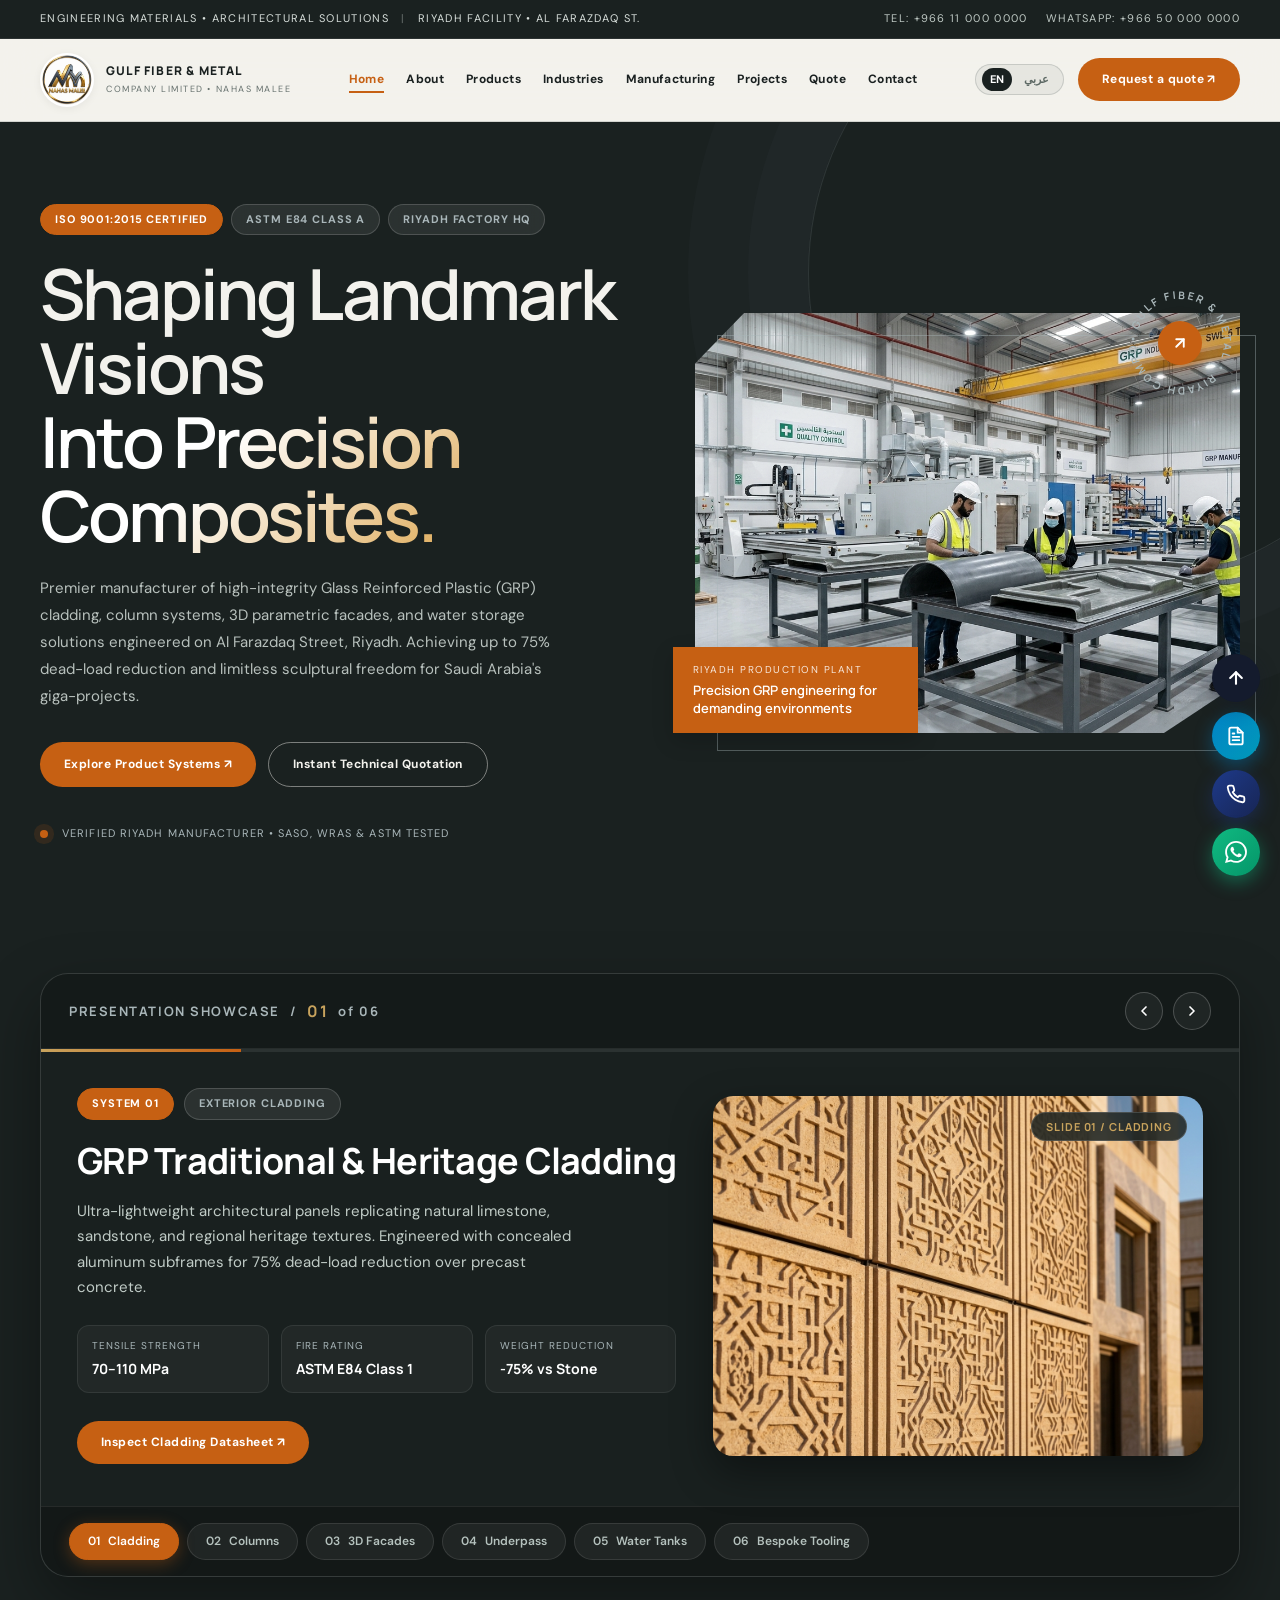
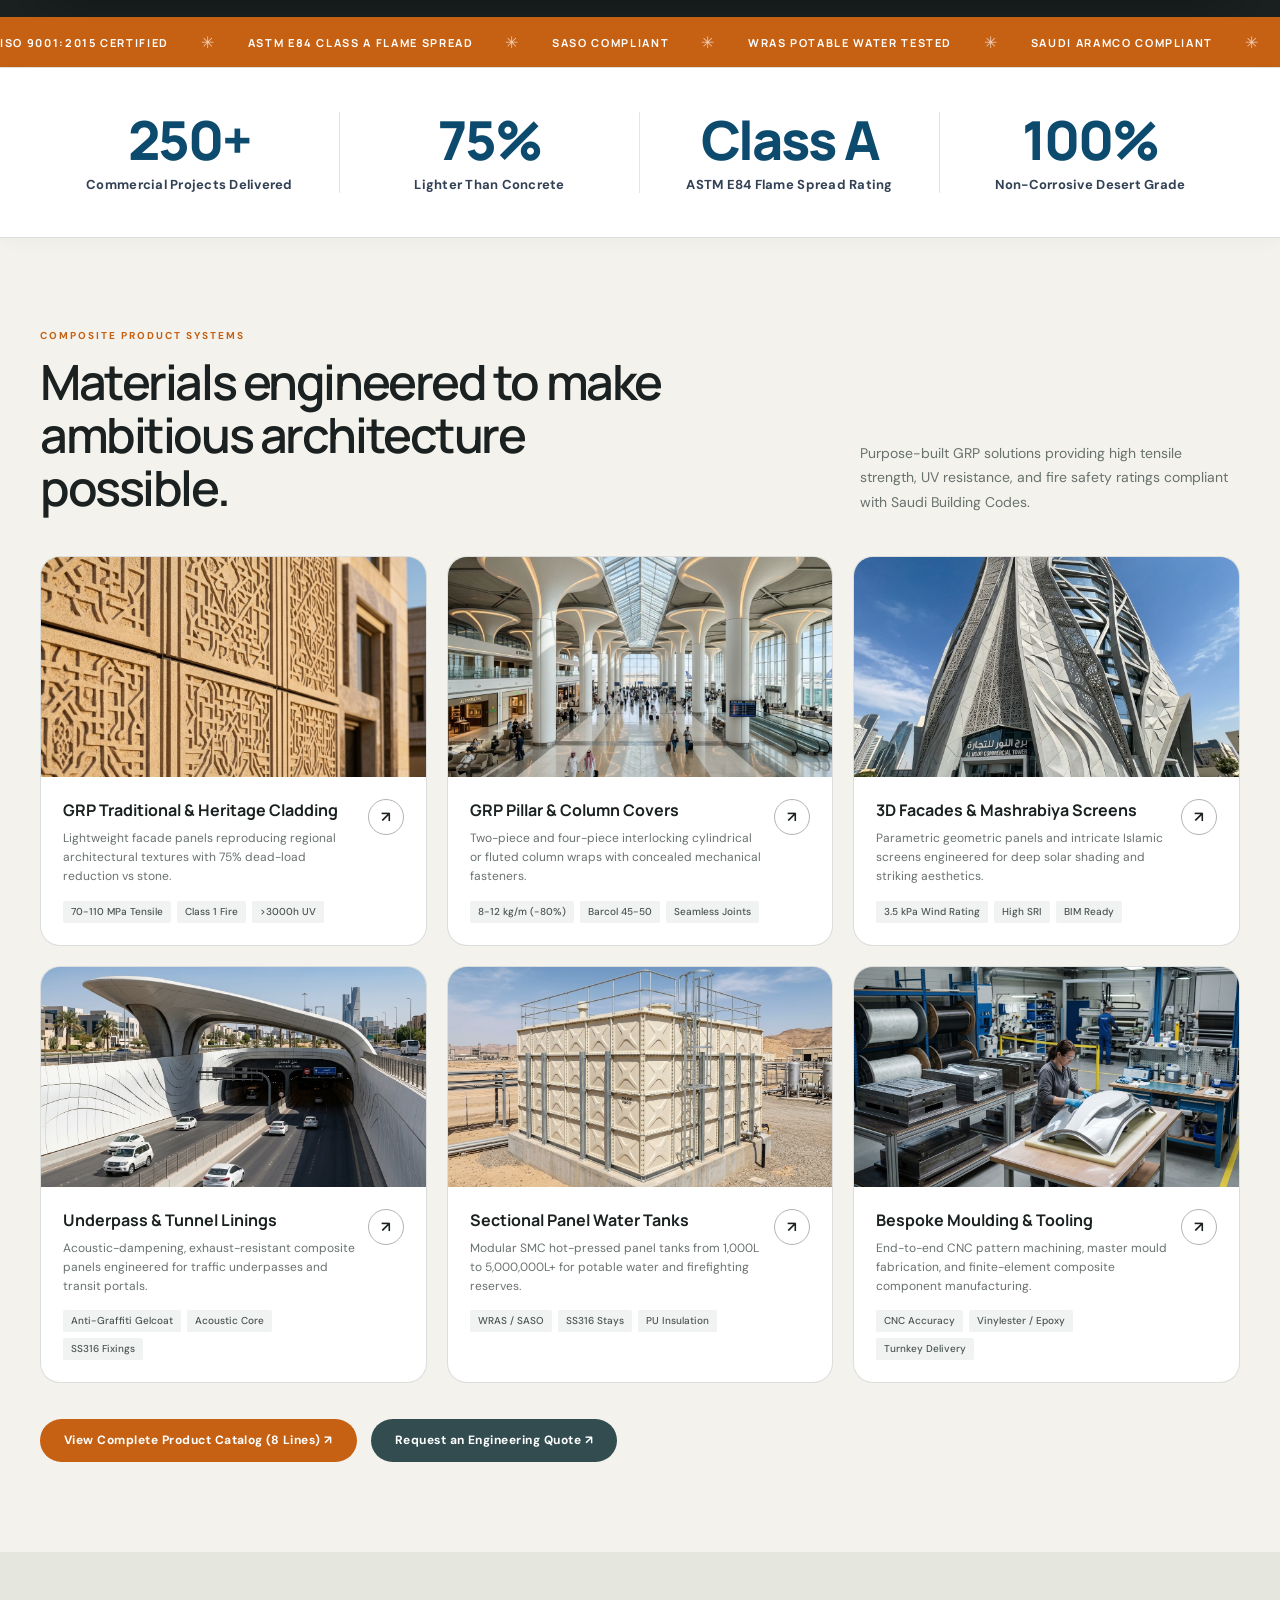
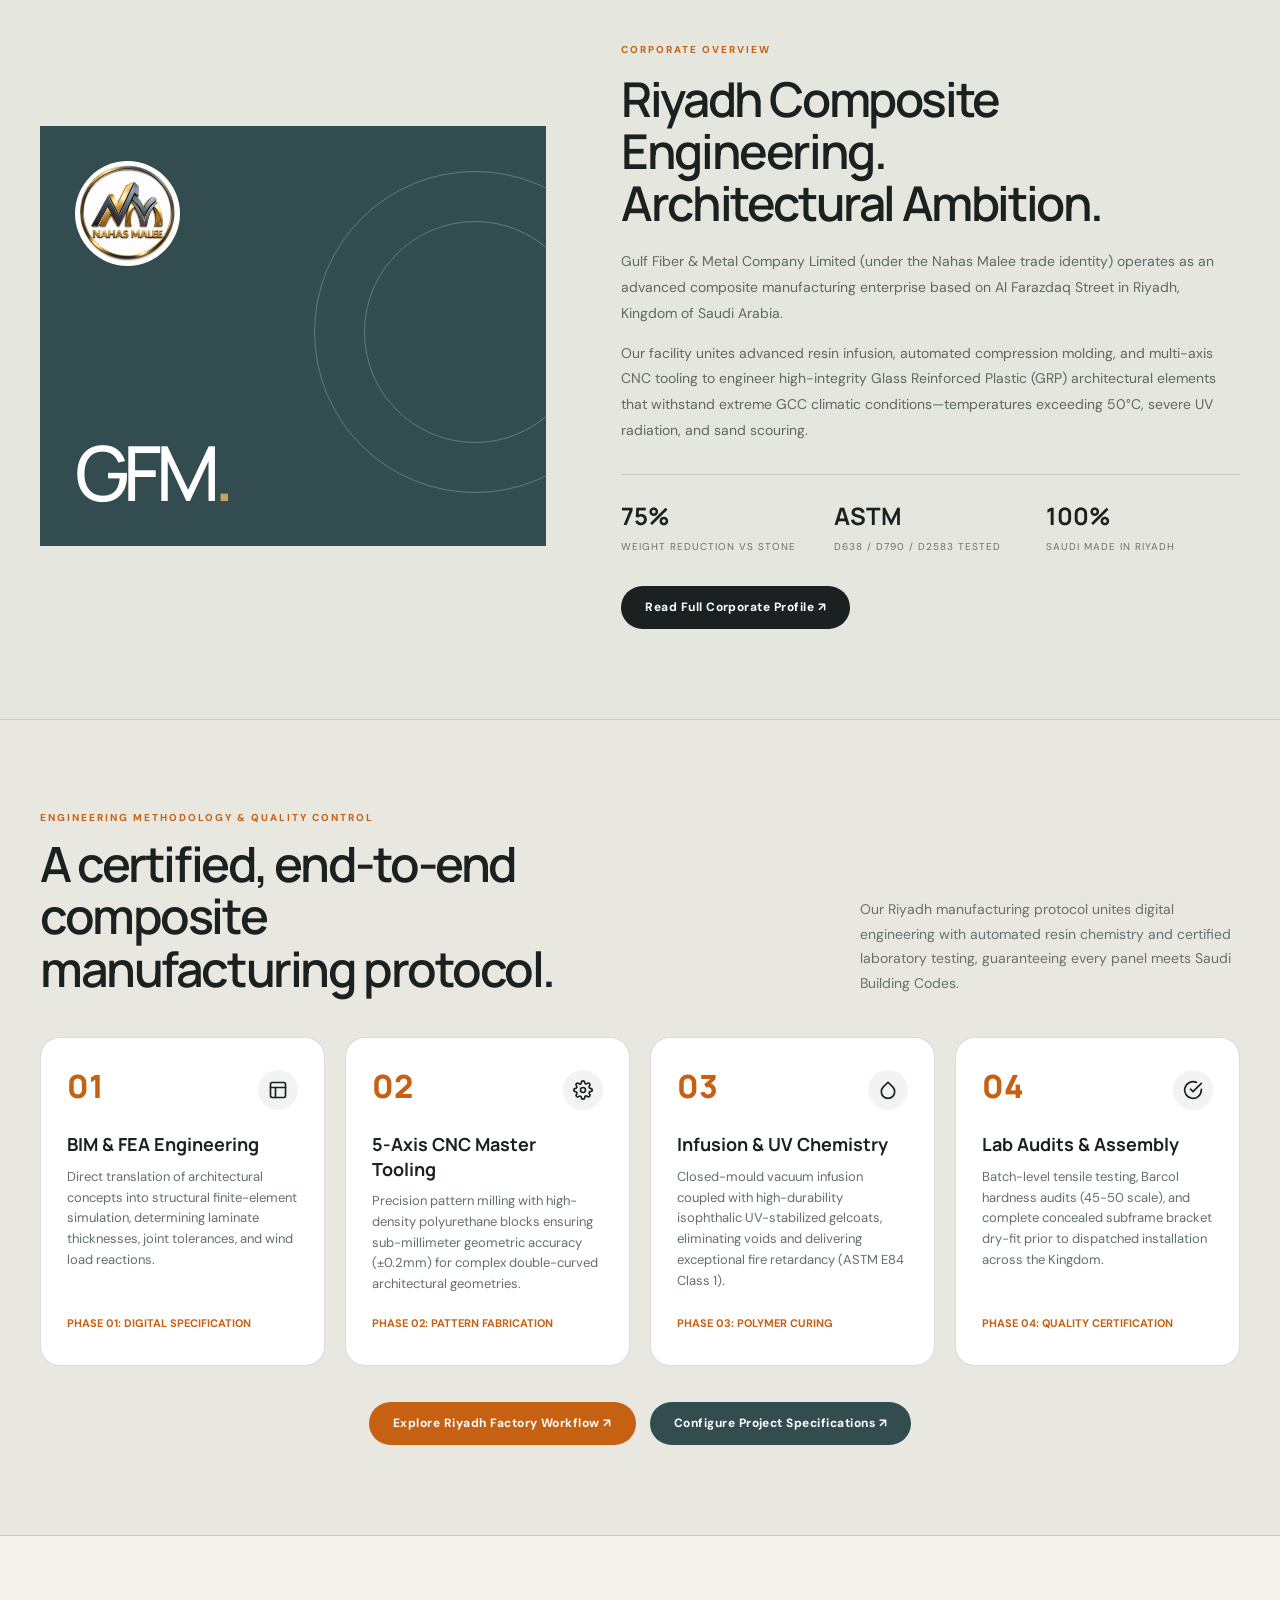
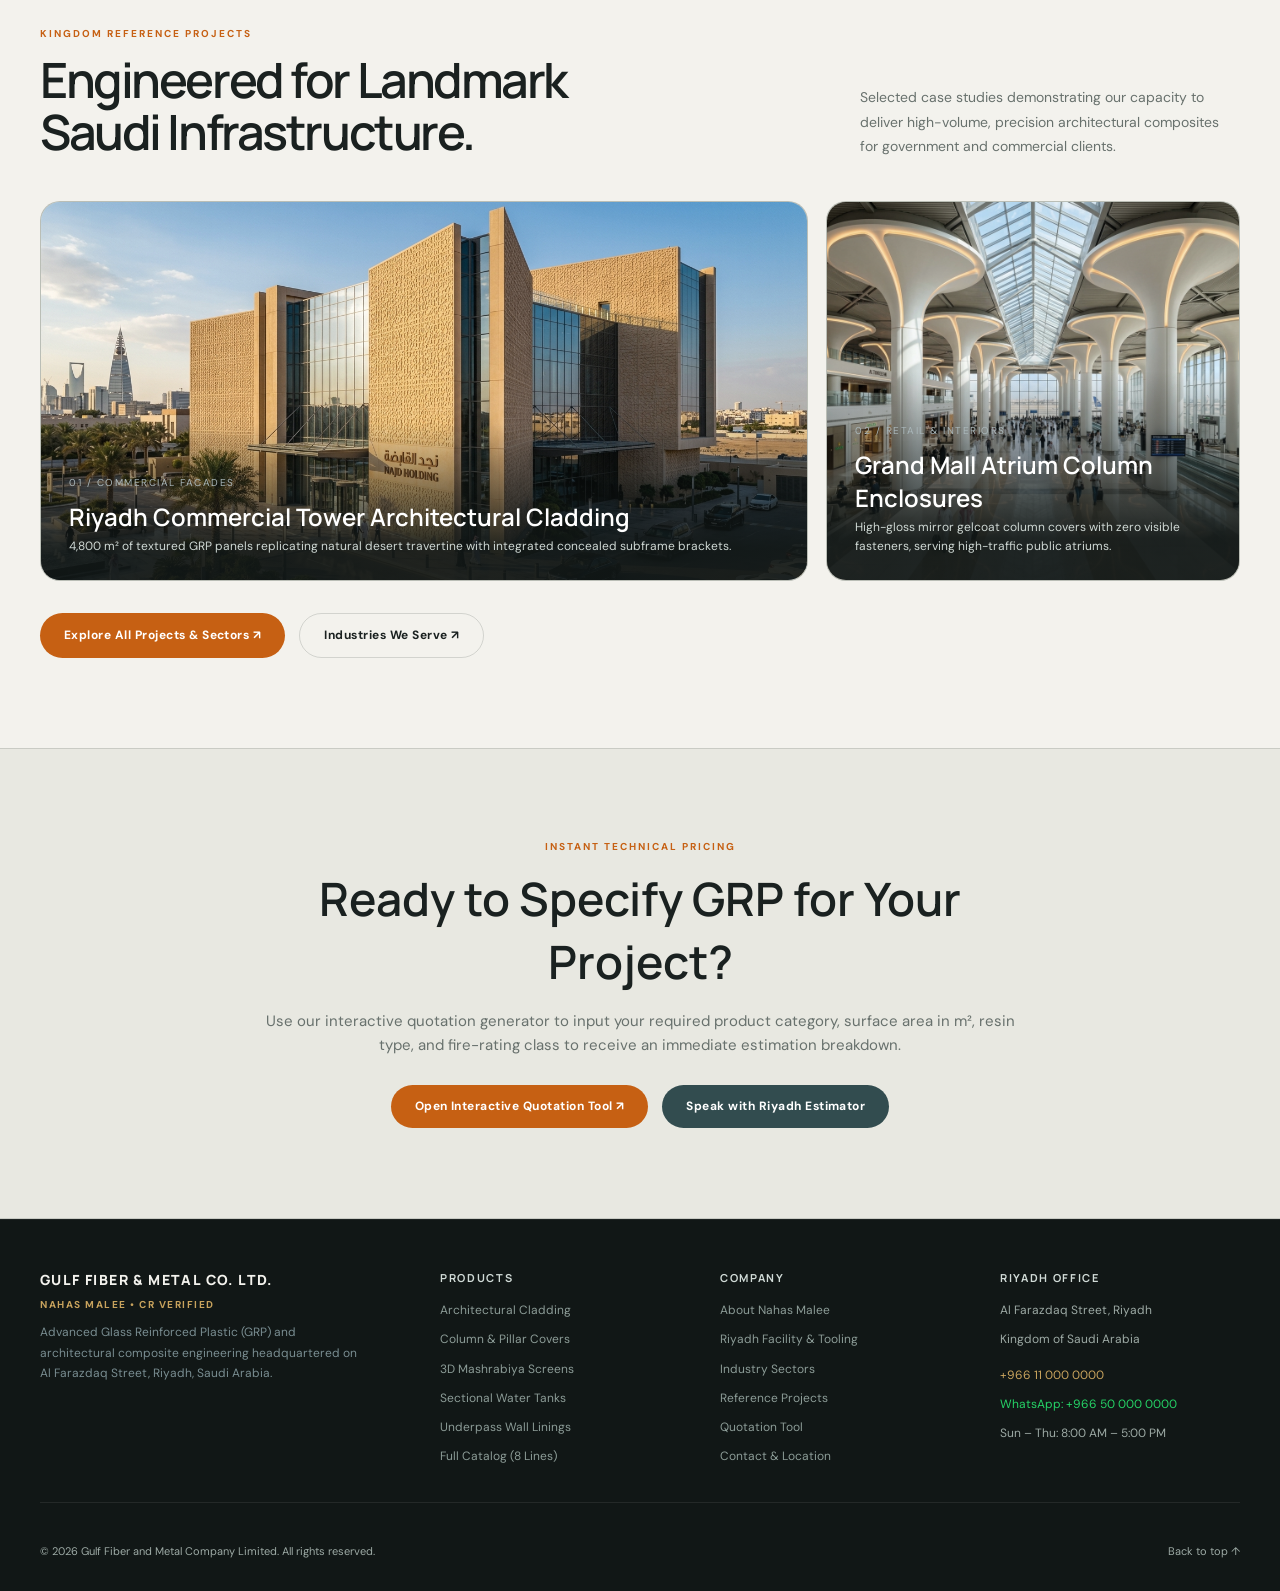
==== commit 81c16860: "feat: redesign layout, animations and UI/UX inspired by laboiteaslides.fr" ====
--- a/index.html
+++ b/index.html
@@ -62,23 +62,55 @@
   </header>
 
   <main>
-    <!-- Hero Section -->
-    <section class="hero">
-      <div class="wrap hero-grid">
+    <!-- Hero Section (La Boîte à Slides Editorial Motion Style) -->
+    <section class="hero" style="padding-bottom: 20px;">
+      <div class="wrap hero-grid" style="align-items: center;">
         <div class="reveal">
-          <div class="eyebrow" data-en="Engineered Architectural Composites" data-ar="مركبات هندسية معمارية متقدمة">Engineered Architectural Composites</div>
-          <h1 data-en="Built to perform.<br><em>Designed to inspire.</em>" data-ar="صُممت لتدوم.<br><em>وهُندست لتُلهم.</em>">Built to perform.<br><em>Designed to inspire.</em></h1>
-          <p class="hero-copy" data-en="Advanced Glass Reinforced Plastic (GRP) and architectural composite solutions engineered in Riyadh. Delivering supreme durability, dead-load reduction up to 75%, and refined aesthetic freedom for Saudi Arabia's landmark infrastructure and giga-projects." data-ar="حلول متقدمة من البلاستيك المقوى بالألياف الزجاجية (GRP) مصنعة هندسيًا في الرياض. نضمن أعلى درجات المتانة، مع تخفيض الأحمال الإنشائية بنسبة تصل إلى 75% وحرية تشكيل استثنائية لمشاريع المملكة الكبرى.">Advanced Glass Reinforced Plastic (GRP) and architectural composite solutions engineered in Riyadh. Delivering supreme durability, dead-load reduction up to 75%, and refined aesthetic freedom for Saudi Arabia's landmark infrastructure and giga-projects.</p>
-          <div class="hero-actions">
-            <a class="btn" href="products.html" data-en="Explore Products ↗" data-ar="استعراض المنتجات ↗">Explore Products ↗</a>
-            <a class="btn outline" href="quote.html" data-en="Calculate Quotation" data-ar="حساب تسعيرة المشروع">Calculate Quotation</a>
-          </div>
-          <div class="hero-note">
+          <div style="display: flex; gap: 8px; flex-wrap: wrap; margin-bottom: 20px;">
+            <span class="agency-pill-badge active" data-en="ISO 9001:2015 Certified" data-ar="شهادة آيزو 9001:2015">ISO 9001:2015 Certified</span>
+            <span class="agency-pill-badge" data-en="ASTM E84 Class A" data-ar="مقاومة حريق ASTM E84 فئة A">ASTM E84 Class A</span>
+            <span class="agency-pill-badge" data-en="Riyadh Factory HQ" data-ar="المصنع الرئيسي بالرياض">Riyadh Factory HQ</span>
+          </div>
+
+          <h1 style="line-height: 1.05; letter-spacing: -0.04em; margin-bottom: 22px;">
+            <span data-en="Shaping Landmark Visions" data-ar="صياغة الرؤى المعمارية الكبرى">Shaping Landmark Visions</span><br>
+            <span class="agency-gradient-text" data-en="Into Precision Composites." data-ar="إلى مركبات هندسية فائقة الدقة.">Into Precision Composites.</span>
+          </h1>
+
+          <p class="hero-copy" data-en="Premier manufacturer of high-integrity Glass Reinforced Plastic (GRP) cladding, column systems, 3D parametric facades, and water storage solutions engineered on Al Farazdaq Street, Riyadh. Achieving up to 75% dead-load reduction and limitless sculptural freedom for Saudi Arabia's giga-projects." data-ar="الشركة الرائدة في تصنيع تكسيات الفيبرجلاس (GRP) وأنظمة الأعمدة والواجهات ثلاثية الأبعاد وخزانات المياه في الرياض، شارع الفرزدق. نضمن تخفيض 75% من أحمال المباني وحرية تشكيل استثنائية لمشاريع المملكة الكبرى.">Premier manufacturer of high-integrity Glass Reinforced Plastic (GRP) cladding, column systems, 3D parametric facades, and water storage solutions engineered on Al Farazdaq Street, Riyadh. Achieving up to 75% dead-load reduction and limitless sculptural freedom for Saudi Arabia's giga-projects.</p>
+
+          <div class="hero-actions" style="margin-top: 32px;">
+            <a class="btn" href="products.html" data-en="Explore Product Systems ↗" data-ar="استعراض أنظمة المنتجات ↗">Explore Product Systems ↗</a>
+            <a class="btn outline" href="quote.html" data-en="Instant Technical Quotation" data-ar="حساب تسعيرة فورية">Instant Technical Quotation</a>
+          </div>
+
+          <div class="hero-note" style="margin-top: 38px;">
             <span class="pulse"></span> 
-            <span data-en="Verified Riyadh Manufacturer • ASTM & SASO Compliant" data-ar="مصنع معتمد في الرياض • مطابقة لمعايير ASTM و SASO">Verified Riyadh Manufacturer • ASTM & SASO Compliant</span>
-          </div>
-        </div>
-        <div class="hero-visual reveal">
+            <span data-en="Verified Riyadh Manufacturer • SASO, WRAS & ASTM Tested" data-ar="مصنع معتمد في الرياض • مطابقة لمعايير SASO و WRAS و ASTM">Verified Riyadh Manufacturer • SASO, WRAS & ASTM Tested</span>
+          </div>
+        </div>
+
+        <div class="hero-visual reveal" style="display: flex; flex-direction: column; align-items: flex-end; justify-content: center; position: relative;">
+          <!-- Rotating Agency Emblem / Seal (La Boîte à Slides signature badge) -->
+          <div class="agency-badge-wrap" style="position: absolute; top: -30px; right: 0; z-index: 10;">
+            <svg class="agency-badge-rotate" viewBox="0 0 120 120">
+              <defs>
+                <path id="circlePath" d="M 60, 60 m -44, 0 a 44,44 0 1,1 88,0 a 44,44 0 1,1 -88,0"></path>
+              </defs>
+              <text>
+                <textPath xlink:href="#circlePath" href="#circlePath">
+                  • GULF FIBER &amp; METAL • RIYADH COMPOSITES •
+                </textPath>
+              </text>
+            </svg>
+            <div class="agency-badge-center">
+              <svg width="18" height="18" viewBox="0 0 24 24" fill="none" stroke="currentColor" stroke-width="2.5" stroke-linecap="round" stroke-linejoin="round">
+                <line x1="7" y1="17" x2="17" y2="7"></line>
+                <polyline points="7 7 17 7 17 17"></polyline>
+              </svg>
+            </div>
+          </div>
+
           <img class="hero-image" src="assets/images/hero-factory.jpg" alt="Gulf Fiber & Metal Composite Engineering Facility in Riyadh">
           <div class="visual-frame"></div>
           <div class="visual-label">
@@ -87,33 +119,262 @@
           </div>
         </div>
       </div>
+
+      <!-- Interactive Presentation Slide Deck (La Boîte à Slides Feature) -->
+      <div class="wrap reveal">
+        <div class="slide-deck" data-slide-deck>
+          <div class="slide-deck-header">
+            <div class="slide-deck-counter">
+              <span data-en="PRESENTATION SHOWCASE" data-ar="عرض الأنظمة التفاعلي">PRESENTATION SHOWCASE</span>
+              <span>/</span>
+              <strong data-slide-current>01</strong>
+              <span>of 06</span>
+            </div>
+
+            <div class="slide-deck-controls">
+              <button class="slide-ctrl-btn" data-slide-prev aria-label="Previous Slide">
+                <svg width="16" height="16" viewBox="0 0 24 24" fill="none" stroke="currentColor" stroke-width="2.5" stroke-linecap="round" stroke-linejoin="round">
+                  <polyline points="15 18 9 12 15 6"></polyline>
+                </svg>
+              </button>
+              <button class="slide-ctrl-btn" data-slide-next aria-label="Next Slide">
+                <svg width="16" height="16" viewBox="0 0 24 24" fill="none" stroke="currentColor" stroke-width="2.5" stroke-linecap="round" stroke-linejoin="round">
+                  <polyline points="9 18 15 12 9 6"></polyline>
+                </svg>
+              </button>
+            </div>
+          </div>
+
+          <div class="slide-progress-track">
+            <div class="slide-progress-fill" style="width: 16.66%;"></div>
+          </div>
+
+          <div class="slide-stage">
+            <!-- Slide 01 -->
+            <div class="slide-panel active">
+              <div class="slide-info">
+                <div class="slide-info-meta">
+                  <span class="agency-pill-badge active" data-en="System 01" data-ar="النظام 01">System 01</span>
+                  <span class="agency-pill-badge" data-en="Exterior Cladding" data-ar="تكسيات خارجية">Exterior Cladding</span>
+                </div>
+                <h3 data-en="GRP Traditional &amp; Heritage Cladding" data-ar="ألواح التكسية التراثية والمعمارية">GRP Traditional &amp; Heritage Cladding</h3>
+                <p data-en="Ultra-lightweight architectural panels replicating natural limestone, sandstone, and regional heritage textures. Engineered with concealed aluminum subframes for 75% dead-load reduction over precast concrete." data-ar="ألواح معمارية خفيفة الوزن تعيد محاكاة تفاصيل الحجر الجيري والرملي والنقوش التراثية، مع مرابط تثبيت ألومنيوم مخفية لتخفيض 75% من الأحمال الهيكلية.">Ultra-lightweight architectural panels replicating natural limestone, sandstone, and regional heritage textures. Engineered with concealed aluminum subframes for 75% dead-load reduction over precast concrete.</p>
+                <div class="slide-specs-grid">
+                  <div class="slide-spec-box">
+                    <small data-en="Tensile Strength" data-ar="قوة الشد">Tensile Strength</small>
+                    <strong>70–110 MPa</strong>
+                  </div>
+                  <div class="slide-spec-box">
+                    <small data-en="Fire Rating" data-ar="مقاومة الحريق">Fire Rating</small>
+                    <strong>ASTM E84 Class 1</strong>
+                  </div>
+                  <div class="slide-spec-box">
+                    <small data-en="Weight Reduction" data-ar="تخفيض الوزن">Weight Reduction</small>
+                    <strong>-75% vs Stone</strong>
+                  </div>
+                </div>
+                <a class="btn" href="product-detail.html?id=grp-traditional-cladding" data-en="Inspect Cladding Datasheet ↗" data-ar="تفاصيل المواصفات الفنية ↗">Inspect Cladding Datasheet ↗</a>
+              </div>
+              <div class="slide-visual-box">
+                <span class="slide-visual-tag">SLIDE 01 / CLADDING</span>
+                <img src="assets/images/prod-cladding.jpg" alt="GRP Traditional & Heritage Cladding">
+              </div>
+            </div>
+
+            <!-- Slide 02 -->
+            <div class="slide-panel">
+              <div class="slide-info">
+                <div class="slide-info-meta">
+                  <span class="agency-pill-badge active" data-en="System 02" data-ar="النظام 02">System 02</span>
+                  <span class="agency-pill-badge" data-en="Column Systems" data-ar="أنظمة الأعمدة">Column Systems</span>
+                </div>
+                <h3 data-en="Interlocking Pillar &amp; Column Covers" data-ar="أغطية وتكسيات الأعمدة المعمارية">Interlocking Pillar &amp; Column Covers</h3>
+                <p data-en="Precision-moulded cylindrical, square, and fluted column enclosures with interlocking vertical joints and zero exposed hardware. High impact resistance rated Barcol 45-50 for high-footfall commercial concourses." data-ar="تغليف هندسي متقن للأعمدة الأسطوانية والمربعة بفواصل تعشيق طولية مخفية خالية من البراغي الظاهرة، مع صلادة باركول 45-50 لتحمل الصدمات في المجمعات.">Precision-moulded cylindrical, square, and fluted column enclosures with interlocking vertical joints and zero exposed hardware. High impact resistance rated Barcol 45-50 for high-footfall commercial concourses.</p>
+                <div class="slide-specs-grid">
+                  <div class="slide-spec-box">
+                    <small data-en="Weight Density" data-ar="الوزن المتري">Weight Density</small>
+                    <strong>8–12 kg/m</strong>
+                  </div>
+                  <div class="slide-spec-box">
+                    <small data-en="Hardness" data-ar="الصلادة">Hardness</small>
+                    <strong>Barcol 45–50</strong>
+                  </div>
+                  <div class="slide-spec-box">
+                    <small data-en="Joint Detail" data-ar="تفصيل الفواصل">Joint Detail</small>
+                    <strong>Interlocking Hairline</strong>
+                  </div>
+                </div>
+                <a class="btn" href="product-detail.html?id=grp-pillar-covers" data-en="Inspect Column Datasheet ↗" data-ar="تفاصيل مواصفات الأعمدة ↗">Inspect Column Datasheet ↗</a>
+              </div>
+              <div class="slide-visual-box">
+                <span class="slide-visual-tag">SLIDE 02 / COLUMNS</span>
+                <img src="assets/images/prod-pillar.jpg" alt="GRP Pillar and Column Covers">
+              </div>
+            </div>
+
+            <!-- Slide 03 -->
+            <div class="slide-panel">
+              <div class="slide-info">
+                <div class="slide-info-meta">
+                  <span class="agency-pill-badge active" data-en="System 03" data-ar="النظام 03">System 03</span>
+                  <span class="agency-pill-badge" data-en="Solar Screens" data-ar="شاشات شمسية">Solar Screens</span>
+                </div>
+                <h3 data-en="3D Facades &amp; Mashrabiya Screens" data-ar="الواجهات ثلاثية الأبعاد والمشربيات">3D Facades &amp; Mashrabiya Screens</h3>
+                <p data-en="Sculptural parametric panels engineered for passive solar heat gain mitigation and striking geometric depth. Certified for 3.5 kPa wind load resistance with high Solar Reflectance Index (SRI) gelcoats." data-ar="واجهات بارامترية هندسية تعمل كشاشات تظليل شمسية ذكية تعكس الحرارة وتوفر عمقًا بصريًا مذهلاً مع مقاومة رياح حتى 3.5 كيلو باسكال.">Sculptural parametric panels engineered for passive solar heat gain mitigation and striking geometric depth. Certified for 3.5 kPa wind load resistance with high Solar Reflectance Index (SRI) gelcoats.</p>
+                <div class="slide-specs-grid">
+                  <div class="slide-spec-box">
+                    <small data-en="Wind Rating" data-ar="مقاومة الرياح">Wind Rating</small>
+                    <strong>3.5 kPa Tested</strong>
+                  </div>
+                  <div class="slide-spec-box">
+                    <small data-en="Solar Mitigation" data-ar="العزل الحراري">Solar Mitigation</small>
+                    <strong>High SRI Rating</strong>
+                  </div>
+                  <div class="slide-spec-box">
+                    <small data-en="Geometry" data-ar="الهندسة">Geometry</small>
+                    <strong>Parametric 3D</strong>
+                  </div>
+                </div>
+                <a class="btn" href="product-detail.html?id=grp-facade-elements" data-en="Inspect Facade Datasheet ↗" data-ar="تفاصيل مواصفات الواجهات ↗">Inspect Facade Datasheet ↗</a>
+              </div>
+              <div class="slide-visual-box">
+                <span class="slide-visual-tag">SLIDE 03 / 3D FACADES</span>
+                <img src="assets/images/prod-facade.jpg" alt="GRP 3D Facade & Mashrabiya Screens">
+              </div>
+            </div>
+
+            <!-- Slide 04 -->
+            <div class="slide-panel">
+              <div class="slide-info">
+                <div class="slide-info-meta">
+                  <span class="agency-pill-badge active" data-en="System 04" data-ar="النظام 04">System 04</span>
+                  <span class="agency-pill-badge" data-en="Transit &amp; Tunnels" data-ar="الأنفاق والمواصلات">Transit &amp; Tunnels</span>
+                </div>
+                <h3 data-en="Underpass &amp; Tunnel Wall Linings" data-ar="تكسيات جدران الأنفاق والمظلات">Underpass &amp; Tunnel Wall Linings</h3>
+                <p data-en="Continuous tunnel and underpass wall lining systems formulated with acoustic core damping and anti-graffiti fluoropolymer gelcoat. Resists vehicle combustion fumes, chemical pressure washing, and structural vibrations." data-ar="أنظمة تكسية متواصلة لجدران الأنفاق المرورية بقلب عازل للصوت وجل كوت مقاوم للكتابة وعوادم السيارات والغسيل عالي الضغط.">Continuous tunnel and underpass wall lining systems formulated with acoustic core damping and anti-graffiti fluoropolymer gelcoat. Resists vehicle combustion fumes, chemical pressure washing, and structural vibrations.</p>
+                <div class="slide-specs-grid">
+                  <div class="slide-spec-box">
+                    <small data-en="Surface Finish" data-ar="تشطيب السطح">Surface Finish</small>
+                    <strong>Anti-Graffiti Coat</strong>
+                  </div>
+                  <div class="slide-spec-box">
+                    <small data-en="Fixing Hardware" data-ar="قطع التثبيت">Fixing Hardware</small>
+                    <strong>Marine SS316</strong>
+                  </div>
+                  <div class="slide-spec-box">
+                    <small data-en="Acoustics" data-ar="العزل الصوتي">Acoustics</small>
+                    <strong>NRC 0.65+ Core</strong>
+                  </div>
+                </div>
+                <a class="btn" href="product-detail.html?id=grp-canopies-underpass" data-en="Inspect Underpass Datasheet ↗" data-ar="تفاصيل تكسيات الأنفاق ↗">Inspect Underpass Datasheet ↗</a>
+              </div>
+              <div class="slide-visual-box">
+                <span class="slide-visual-tag">SLIDE 04 / UNDERPASS</span>
+                <img src="assets/images/prod-canopy.jpg" alt="Underpass Linings and Architectural Canopies">
+              </div>
+            </div>
+
+            <!-- Slide 05 -->
+            <div class="slide-panel">
+              <div class="slide-info">
+                <div class="slide-info-meta">
+                  <span class="agency-pill-badge active" data-en="System 05" data-ar="النظام 05">System 05</span>
+                  <span class="agency-pill-badge" data-en="Liquid Storage" data-ar="تخزين السوائل">Liquid Storage</span>
+                </div>
+                <h3 data-en="Sectional Panel Water Storage Tanks" data-ar="خزانات المياه المقطعية من الفيبرجلاس">Sectional Panel Water Storage Tanks</h3>
+                <p data-en="Heavy-duty hot-pressed SMC composite panel tanks certified to WRAS and SASO drinking water standards. Scalable from 1,000L to over 5,000,000L with zero bacterial growth and high-density thermal PU insulation." data-ar="خزانات مقطعية مكبوسة على الساخن SMC معتمدة لمياه الشرب ومكافحة الحريق بسعات من 1,000 إلى 5,000,000+ لتر دون أي نمو بكتيري.">Heavy-duty hot-pressed SMC composite panel tanks certified to WRAS and SASO drinking water standards. Scalable from 1,000L to over 5,000,000L with zero bacterial growth and high-density thermal PU insulation.</p>
+                <div class="slide-specs-grid">
+                  <div class="slide-spec-box">
+                    <small data-en="Certifications" data-ar="الشهادات">Certifications</small>
+                    <strong>WRAS &amp; SASO</strong>
+                  </div>
+                  <div class="slide-spec-box">
+                    <small data-en="Capacity Range" data-ar="سعة الخزان">Capacity Range</small>
+                    <strong>1kL – 5,000kL+</strong>
+                  </div>
+                  <div class="slide-spec-box">
+                    <small data-en="Thermal Insulation" data-ar="العزل الحراري">Thermal Insulation</small>
+                    <strong>50mm Polyurethane</strong>
+                  </div>
+                </div>
+                <a class="btn" href="product-detail.html?id=grp-sectional-water-tanks" data-en="Inspect Tank Datasheet ↗" data-ar="تفاصيل مواصفات الخزانات ↗">Inspect Tank Datasheet ↗</a>
+              </div>
+              <div class="slide-visual-box">
+                <span class="slide-visual-tag">SLIDE 05 / TANKS</span>
+                <img src="assets/images/prod-tank.jpg" alt="Sectional GRP Water Storage Tanks">
+              </div>
+            </div>
+
+            <!-- Slide 06 -->
+            <div class="slide-panel">
+              <div class="slide-info">
+                <div class="slide-info-meta">
+                  <span class="agency-pill-badge active" data-en="System 06" data-ar="النظام 06">System 06</span>
+                  <span class="agency-pill-badge" data-en="Digital Fabrication" data-ar="تصنيع رقمي">Digital Fabrication</span>
+                </div>
+                <h3 data-en="Bespoke Moulding &amp; 5-Axis CNC Tooling" data-ar="الهندسة وتصنيع القوالب المخصصة">Bespoke Moulding &amp; 5-Axis CNC Tooling</h3>
+                <p data-en="Turnkey digital tooling pipeline utilizing large-format 5-axis CNC machining centers to mill master plugs, multi-part split moulds, and structural prototypes directly from client CAD/BIM architectural datasets." data-ar="خط تصنيع رقمي متكامل باستخدام ماكينات CNC خماسية المحاور لإنتاج قوالب رئيسية معقدة ونماذج معمارية مخصصة مباشرة من مخططات BIM.">Turnkey digital tooling pipeline utilizing large-format 5-axis CNC machining centers to mill master plugs, multi-part split moulds, and structural prototypes directly from client CAD/BIM architectural datasets.</p>
+                <div class="slide-specs-grid">
+                  <div class="slide-spec-box">
+                    <small data-en="CNC Accuracy" data-ar="دقة التصنيع">CNC Accuracy</small>
+                    <strong>&plusmn;0.2 mm Tooling</strong>
+                  </div>
+                  <div class="slide-spec-box">
+                    <small data-en="Resin Formulations" data-ar="تركيب الراتنج">Resin Formulations</small>
+                    <strong>Vinylester / Epoxy</strong>
+                  </div>
+                  <div class="slide-spec-box">
+                    <small data-en="Delivery Model" data-ar="نموذج التنفيذ">Delivery Model</small>
+                    <strong>Turnkey In-House</strong>
+                  </div>
+                </div>
+                <a class="btn" href="product-detail.html?id=grp-custom-fabrication" data-en="Inspect Tooling Capabilities ↗" data-ar="استعراض قدرات القوالب ↗">Inspect Tooling Capabilities ↗</a>
+              </div>
+              <div class="slide-visual-box">
+                <span class="slide-visual-tag">SLIDE 06 / BESPOKE</span>
+                <img src="assets/images/prod-custom.jpg" alt="Custom GRP Fabrications and Tooling">
+              </div>
+            </div>
+          </div>
+
+          <!-- Slide Selector Navigation Tabs Bar -->
+          <div class="slide-tabs-bar">
+            <button class="slide-tab-btn active"><span>01</span> <span data-en="Cladding" data-ar="التكسيات">Cladding</span></button>
+            <button class="slide-tab-btn"><span>02</span> <span data-en="Columns" data-ar="الأعمدة">Columns</span></button>
+            <button class="slide-tab-btn"><span>03</span> <span data-en="3D Facades" data-ar="الواجهات 3D">3D Facades</span></button>
+            <button class="slide-tab-btn"><span>04</span> <span data-en="Underpass" data-ar="الأنفاق">Underpass</span></button>
+            <button class="slide-tab-btn"><span>05</span> <span data-en="Water Tanks" data-ar="الخزانات">Water Tanks</span></button>
+            <button class="slide-tab-btn"><span>06</span> <span data-en="Bespoke Tooling" data-ar="القوالب المخصصة">Bespoke Tooling</span></button>
+          </div>
+        </div>
+      </div>
     </section>
 
-    <!-- Ticker Marquee -->
+    <!-- Infinite Certification & Capability Marquee -->
     <div class="ticker" aria-hidden="true">
       <div class="ticker-track">
-        <span>GRP Architectural Cladding <b>✳</b> Interlocking Column Covers <b>✳</b> 3D Parametric Facades <b>✳</b> Mashrabiya Solar Screens <b>✳</b> Underpass Wall Linings <b>✳</b> Sectional Water Tanks <b>✳</b> Custom CNC Mouldings <b>✳</b> Heavy Duty Gratings <b>✳</b></span>
-        <span>GRP Architectural Cladding <b>✳</b> Interlocking Column Covers <b>✳</b> 3D Parametric Facades <b>✳</b> Mashrabiya Solar Screens <b>✳</b> Underpass Wall Linings <b>✳</b> Sectional Water Tanks <b>✳</b> Custom CNC Mouldings <b>✳</b> Heavy Duty Gratings <b>✳</b></span>
+        <span>ISO 9001:2015 CERTIFIED <b>✳</b> ASTM E84 CLASS A FLAME SPREAD <b>✳</b> SASO COMPLIANT <b>✳</b> WRAS POTABLE WATER TESTED <b>✳</b> SAUDI ARAMCO COMPLIANT <b>✳</b> 75% DEAD-LOAD REDUCTION <b>✳</b> BARCOL 45-50 HARDNESS <b>✳</b> RIYADH PRODUCED <b>✳</b></span>
+        <span>ISO 9001:2015 CERTIFIED <b>✳</b> ASTM E84 CLASS A FLAME SPREAD <b>✳</b> SASO COMPLIANT <b>✳</b> WRAS POTABLE WATER TESTED <b>✳</b> SAUDI ARAMCO COMPLIANT <b>✳</b> 75% DEAD-LOAD REDUCTION <b>✳</b> BARCOL 45-50 HARDNESS <b>✳</b> RIYADH PRODUCED <b>✳</b></span>
       </div>
     </div>
 
-    <!-- Key Engineering Metrics Strip (Matching Reference) -->
+    <!-- Key Engineering Metrics Strip with Animated Counters -->
     <section class="metrics-strip">
       <div class="wrap metrics-grid">
         <div class="metric-col reveal visible">
-          <div class="metric-num">250+</div>
-          <div class="metric-title" data-en="Commercial Projects" data-ar="مشروع تجاري منفذ">Commercial Projects</div>
+          <div class="metric-num" data-target="250" data-suffix="+">250+</div>
+          <div class="metric-title" data-en="Commercial Projects Delivered" data-ar="مشروع تجاري منفذ بالمملكة">Commercial Projects Delivered</div>
         </div>
         <div class="metric-col reveal visible">
-          <div class="metric-num">75%</div>
-          <div class="metric-title" data-en="Lighter Than Concrete" data-ar="أخف وزناً من الخرسانة">Lighter Than Concrete</div>
+          <div class="metric-num" data-target="75" data-suffix="%">75%</div>
+          <div class="metric-title" data-en="Lighter Than Concrete" data-ar="أخف وزناً من الخرسانة المسبقة">Lighter Than Concrete</div>
         </div>
         <div class="metric-col reveal visible">
           <div class="metric-num">Class A</div>
-          <div class="metric-title" data-en="Tested Flame Spread Rating" data-ar="مقاومة حريق معتمدة فئة A">Tested Flame Spread Rating</div>
+          <div class="metric-title" data-en="ASTM E84 Flame Spread Rating" data-ar="مقاومة حريق معتمدة فئة A">ASTM E84 Flame Spread Rating</div>
         </div>
         <div class="metric-col reveal visible">
-          <div class="metric-num">100%</div>
+          <div class="metric-num" data-target="100" data-suffix="%">100%</div>
           <div class="metric-title" data-en="Non-Corrosive Desert Grade" data-ar="مقاوم للتآكل ومناخ الصحراء">Non-Corrosive Desert Grade</div>
         </div>
       </div>
@@ -294,22 +555,94 @@
       </div>
     </section>
 
-    <!-- Manufacturing Workflow Band -->
-    <section class="band">
-      <div class="wrap band-grid">
-        <div class="reveal">
-          <div class="eyebrow" data-en="Quality Control & Tooling" data-ar="مراقبة الجودة وتصنيع القوالب">Quality Control & Tooling</div>
-          <h2 data-en="End-to-End Composite<br>Manufacturing Precision." data-ar="دقة تصنيع هندسية متكاملة<br>من الفكرة إلى التركيب.">End-to-End Composite<br>Manufacturing Precision.</h2>
-          <p data-en="From structural CAD/BIM finite-element analysis and precision tooling to automated resin dosing, curing ovens, and Barcol hardness verification." data-ar="من التحليل الإنشائي ثلاثي الأبعاد وتصنيع القوالب حتى حقن الراتنج الدقيق وأفران المعالجة الحرارية وفحص صلادة باركول واختبارات الجودة.">From structural CAD/BIM finite-element analysis and precision tooling to automated resin dosing, curing ovens, and Barcol hardness verification.</p>
+    <!-- Methodology & Manufacturing Workflow (La Boîte à Slides 4-Step Process Grid) -->
+    <section class="section" style="background: var(--paper-card); border-top: 1px solid var(--line); border-bottom: 1px solid var(--line);">
+      <div class="wrap">
+        <div class="section-head reveal">
+          <div>
+            <div class="kicker" data-en="Engineering Methodology & Quality Control" data-ar="منهجية الهندسة وضبط الجودة">Engineering Methodology & Quality Control</div>
+            <h2 data-en="A certified, end-to-end composite<br>manufacturing protocol." data-ar="بروتوكول تصنيع هندسي متكامل<br>ومعتمد وفق أعلى المقاييس.">A certified, end-to-end composite<br>manufacturing protocol.</h2>
+          </div>
+          <p data-en="Our Riyadh manufacturing protocol unites digital engineering with automated resin chemistry and certified laboratory testing, guaranteeing every panel meets Saudi Building Codes." data-ar="يجمع بروتوكول التصنيع في مصنعنا بالرياض بين النمذجة الرقمية وحقن الراتنج الآلي والاختبارات المخبرية المعتمدة لضمان مطابقة كل لوح لكود البناء السعودي.">Our Riyadh manufacturing protocol unites digital engineering with automated resin chemistry and certified laboratory testing, guaranteeing every panel meets Saudi Building Codes.</p>
+        </div>
+
+        <div class="method-grid">
+          <!-- Step 01 -->
+          <div class="method-card reveal reveal-delay-1">
+            <div>
+              <div class="method-header">
+                <span class="method-num">01</span>
+                <div class="method-icon-circle">
+                  <svg width="20" height="20" viewBox="0 0 24 24" fill="none" stroke="currentColor" stroke-width="2" stroke-linecap="round" stroke-linejoin="round">
+                    <rect x="3" y="3" width="18" height="18" rx="2" ry="2"></rect>
+                    <line x1="3" y1="9" x2="21" y2="9"></line>
+                    <line x1="9" y1="21" x2="9" y2="9"></line>
+                  </svg>
+                </div>
+              </div>
+              <h3 data-en="BIM &amp; FEA Engineering" data-ar="النمذجة الهندسية والتحليل الإنشائي">BIM &amp; FEA Engineering</h3>
+              <p data-en="Direct translation of architectural concepts into structural finite-element simulation, determining laminate thicknesses, joint tolerances, and wind load reactions." data-ar="تحويل الرؤى المعمارية إلى نماذج محاكاة رقمية دقيقة لتحديد سماكات الألياف ومقاومة ضغط الرياح والتمدد الحراري.">Direct translation of architectural concepts into structural finite-element simulation, determining laminate thicknesses, joint tolerances, and wind load reactions.</p>
+            </div>
+            <div style="margin-top: 20px; font-size: 11px; font-weight: 700; color: var(--orange);" data-en="PHASE 01: DIGITAL SPECIFICATION" data-ar="المرحلة 01: التوصيف الرقمي">PHASE 01: DIGITAL SPECIFICATION</div>
+          </div>
+
+          <!-- Step 02 -->
+          <div class="method-card reveal reveal-delay-2">
+            <div>
+              <div class="method-header">
+                <span class="method-num">02</span>
+                <div class="method-icon-circle">
+                  <svg width="20" height="20" viewBox="0 0 24 24" fill="none" stroke="currentColor" stroke-width="2" stroke-linecap="round" stroke-linejoin="round">
+                    <circle cx="12" cy="12" r="3"></circle>
+                    <path d="M19.4 15a1.65 1.65 0 0 0 .33 1.82l.06.06a2 2 0 0 1 0 2.83 2 2 0 0 1-2.83 0l-.06-.06a1.65 1.65 0 0 0-1.82-.33 1.65 1.65 0 0 0-1 1.51V21a2 2 0 0 1-2 2 2 2 0 0 1-2-2v-.09A1.65 1.65 0 0 0 9 19.4a1.65 1.65 0 0 0-1.82.33l-.06.06a2 2 0 0 1-2.83 0 2 2 0 0 1 0-2.83l.06-.06a1.65 1.65 0 0 0 .33-1.82 1.65 1.65 0 0 0-1.51-1H3a2 2 0 0 1-2-2 2 2 0 0 1 2-2h.09A1.65 1.65 0 0 0 4.6 9a1.65 1.65 0 0 0-.33-1.82l-.06-.06a2 2 0 0 1 0-2.83 2 2 0 0 1 2.83 0l.06.06a1.65 1.65 0 0 0 1.82.33H9a1.65 1.65 0 0 0 1-1.51V3a2 2 0 0 1 2-2 2 2 0 0 1 2 2v.09a1.65 1.65 0 0 0 1 1.51 1.65 1.65 0 0 0 1.82-.33l.06-.06a2 2 0 0 1 2.83 0 2 2 0 0 1 0 2.83l-.06.06a1.65 1.65 0 0 0-.33 1.82V9a1.65 1.65 0 0 0 1.51 1H21a2 2 0 0 1 2 2 2 2 0 0 1-2 2h-.09a1.65 1.65 0 0 0-1.51 1z"></path>
+                  </svg>
+                </div>
+              </div>
+              <h3 data-en="5-Axis CNC Master Tooling" data-ar="تصنيع القوالب خماسي المحاور">5-Axis CNC Master Tooling</h3>
+              <p data-en="Precision pattern milling with high-density polyurethane blocks ensuring sub-millimeter geometric accuracy (&plusmn;0.2mm) for complex double-curved architectural geometries." data-ar="خراطة وقص القوالب الرئيسية بدقة متناهية (&plusmn;0.2 مم) باستخدام ماكينات CNC خماسية المحاور لإنتاج أعقد الأشكال المنحنية.">Precision pattern milling with high-density polyurethane blocks ensuring sub-millimeter geometric accuracy (&plusmn;0.2mm) for complex double-curved architectural geometries.</p>
+            </div>
+            <div style="margin-top: 20px; font-size: 11px; font-weight: 700; color: var(--orange);" data-en="PHASE 02: PATTERN FABRICATION" data-ar="المرحلة 02: تصنيع القوالب">PHASE 02: PATTERN FABRICATION</div>
+          </div>
+
+          <!-- Step 03 -->
+          <div class="method-card reveal reveal-delay-3">
+            <div>
+              <div class="method-header">
+                <span class="method-num">03</span>
+                <div class="method-icon-circle">
+                  <svg width="20" height="20" viewBox="0 0 24 24" fill="none" stroke="currentColor" stroke-width="2" stroke-linecap="round" stroke-linejoin="round">
+                    <path d="M12 2.69l5.66 5.66a8 8 0 1 1-11.31 0z"></path>
+                  </svg>
+                </div>
+              </div>
+              <h3 data-en="Infusion &amp; UV Chemistry" data-ar="حقن الراتنج والجل كوت المطور">Infusion &amp; UV Chemistry</h3>
+              <p data-en="Closed-mould vacuum infusion coupled with high-durability isophthalic UV-stabilized gelcoats, eliminating voids and delivering exceptional fire retardancy (ASTM E84 Class 1)." data-ar="حقن الراتنج في قوالب مغلقة تحت التفريغ مع طبقات جل كوت معالجة ضد الأشعة فوق البنفسجية ومقاومة للحريق فئة 1.">Closed-mould vacuum infusion coupled with high-durability isophthalic UV-stabilized gelcoats, eliminating voids and delivering exceptional fire retardancy (ASTM E84 Class 1).</p>
+            </div>
+            <div style="margin-top: 20px; font-size: 11px; font-weight: 700; color: var(--orange);" data-en="PHASE 03: POLYMER CURING" data-ar="المرحلة 03: المعالجة الكيميائية">PHASE 03: POLYMER CURING</div>
+          </div>
+
+          <!-- Step 04 -->
+          <div class="method-card reveal reveal-delay-4">
+            <div>
+              <div class="method-header">
+                <span class="method-num">04</span>
+                <div class="method-icon-circle">
+                  <svg width="20" height="20" viewBox="0 0 24 24" fill="none" stroke="currentColor" stroke-width="2" stroke-linecap="round" stroke-linejoin="round">
+                    <path d="M22 11.08V12a10 10 0 1 1-5.93-9.14"></path>
+                    <polyline points="22 4 12 14.01 9 11.01"></polyline>
+                  </svg>
+                </div>
+              </div>
+              <h3 data-en="Lab Audits &amp; Assembly" data-ar="الفحص المخبري والتركيب">Lab Audits &amp; Assembly</h3>
+              <p data-en="Batch-level tensile testing, Barcol hardness audits (45-50 scale), and complete concealed subframe bracket dry-fit prior to dispatched installation across the Kingdom." data-ar="فحوصات مخبرية للشد والصلادة لكل دفعة إنتاج، وتجربة تركيب الهياكل المعدنية المخفية قبل الشحن لموقع المشروع.">Batch-level tensile testing, Barcol hardness audits (45-50 scale), and complete concealed subframe bracket dry-fit prior to dispatched installation across the Kingdom.</p>
+            </div>
+            <div style="margin-top: 20px; font-size: 11px; font-weight: 700; color: var(--orange);" data-en="PHASE 04: QUALITY CERTIFICATION" data-ar="المرحلة 04: شهادة الاعتماد">PHASE 04: QUALITY CERTIFICATION</div>
+          </div>
+        </div>
+
+        <div style="margin-top: 36px; display: flex; gap: 14px; flex-wrap: wrap; justify-content: center;">
           <a href="manufacturing.html" class="btn" data-en="Explore Riyadh Factory Workflow ↗" data-ar="استعراض مراحل التصنيع بالرياض ↗">Explore Riyadh Factory Workflow ↗</a>
-        </div>
-        <div class="capabilities reveal">
-          <div class="cap"><i>↗</i> <span data-en="5-Axis CNC Pattern Machining" data-ar="قص القوالب بالـ CNC خماسي المحاور">5-Axis CNC Pattern Machining</span></div>
-          <div class="cap"><i>↗</i> <span data-en="Vacuum Infusion & RTM Light" data-ar="حقن الراتنج بالتفريغ RTM">Vacuum Infusion & RTM Light</span></div>
-          <div class="cap"><i>↗</i> <span data-en="Isophthalic UV Gelcoat Chemistry" data-ar="أنظمة جل كوت مقاومة للشمس">Isophthalic UV Gelcoat Chemistry</span></div>
-          <div class="cap"><i>↗</i> <span data-en="Fire Retardant Class 1 Formulations" data-ar="تركيبات مقاومة للحريق فئة 1">Fire Retardant Class 1 Formulations</span></div>
-          <div class="cap"><i>↗</i> <span data-en="Barcol Hardness & Tensile Lab Audits" data-ar="مختبر فحص الشد والصلادة">Barcol Hardness & Tensile Lab Audits</span></div>
-          <div class="cap"><i>↗</i> <span data-en="Concealed Subframe Bracket Design" data-ar="تصميم مرابط التثبيت المخفية">Concealed Subframe Bracket Design</span></div>
+          <a href="quote.html" class="btn secondary" data-en="Configure Project Specifications ↗" data-ar="تحديد مواصفات المشروع ↗">Configure Project Specifications ↗</a>
         </div>
       </div>
     </section>
--- a/assets/style.css
+++ b/assets/style.css
@@ -587,17 +587,20 @@
 }
 
 .product {
-  background: var(--paper-card);
+  background: #ffffff;
+  border: 1px solid var(--line);
+  border-radius: 20px;
   position: relative;
   overflow: hidden;
-  transition: transform 0.35s cubic-bezier(0.16, 1, 0.3, 1), box-shadow 0.35s;
+  transition: transform 0.35s cubic-bezier(0.16, 1, 0.3, 1), box-shadow 0.35s, border-color 0.35s;
   display: flex;
   flex-direction: column;
 }
 
 .product:hover {
   transform: translateY(-6px);
-  box-shadow: var(--shadow-lg);
+  box-shadow: 0 16px 36px rgba(26, 33, 32, 0.08);
+  border-color: var(--orange);
 }
 
 .product-img {
@@ -888,6 +891,14 @@
   min-height: 380px;
   overflow: hidden;
   background: #d7d9d1;
+  border-radius: 20px;
+  border: 1px solid var(--line);
+  transition: transform 0.35s cubic-bezier(0.16, 1, 0.3, 1), box-shadow 0.35s;
+}
+
+.project-img:hover {
+  transform: translateY(-4px);
+  box-shadow: 0 16px 36px rgba(26, 33, 32, 0.12);
 }
 
 .project-img img {
@@ -1267,22 +1278,24 @@
 }
 
 .step-card {
-  background: var(--paper-card);
-  padding: 28px 24px;
+  background: #ffffff;
+  padding: 32px 26px;
   position: relative;
-  border-top: 3px solid var(--orange);
-  transition: transform 0.3s, box-shadow 0.3s;
+  border-radius: 20px;
+  border: 1px solid var(--line);
+  transition: transform 0.35s cubic-bezier(0.16, 1, 0.3, 1), box-shadow 0.35s, border-color 0.35s;
 }
 
 .step-card:hover {
-  transform: translateY(-4px);
-  box-shadow: var(--shadow-sm);
+  transform: translateY(-6px);
+  box-shadow: 0 16px 36px rgba(26, 33, 32, 0.08);
+  border-color: var(--orange);
 }
 
 .step-num {
-  font: 800 28px 'Manrope', sans-serif;
-  color: var(--mist);
-  margin-bottom: 12px;
+  font: 800 32px 'Manrope', sans-serif;
+  color: var(--orange);
+  margin-bottom: 14px;
   line-height: 1;
 }
 
@@ -1306,21 +1319,19 @@
 }
 
 .industry-card {
-  background: #e8e8e1;
+  background: #ffffff;
   padding: 34px;
   display: flex;
   flex-direction: column;
-  border-left: 4px solid var(--teal);
-  transition: transform 0.3s;
-}
-
-[dir="rtl"] .industry-card {
-  border-left: none;
-  border-right: 4px solid var(--teal);
+  border-radius: 20px;
+  border: 1px solid var(--line);
+  transition: transform 0.35s cubic-bezier(0.16, 1, 0.3, 1), box-shadow 0.35s, border-color 0.35s;
 }
 
 .industry-card:hover {
-  transform: translateY(-4px);
+  transform: translateY(-6px);
+  box-shadow: 0 16px 36px rgba(26, 33, 32, 0.08);
+  border-color: var(--orange);
 }
 
 .industry-card h3 {
@@ -1598,13 +1609,443 @@
 /* Animation Utilities */
 .reveal {
   opacity: 0;
-  transform: translateY(24px);
-  transition: opacity 0.8s, transform 0.8s;
+  transform: translateY(28px);
+  transition: opacity 0.7s cubic-bezier(0.16, 1, 0.3, 1), transform 0.7s cubic-bezier(0.16, 1, 0.3, 1);
 }
 
 .reveal.visible {
   opacity: 1;
   transform: translateY(0);
+}
+
+.reveal-delay-1 { transition-delay: 0.1s; }
+.reveal-delay-2 { transition-delay: 0.2s; }
+.reveal-delay-3 { transition-delay: 0.3s; }
+.reveal-delay-4 { transition-delay: 0.4s; }
+
+/* ========================================================
+   LA BOÎTE À SLIDES INSIPIRED UI/UX & MOTION DESIGN SYSTEM
+   ======================================================== */
+
+/* Rotating Circular Agency Badge */
+.agency-badge-wrap {
+  position: relative;
+  width: 120px;
+  height: 120px;
+  display: flex;
+  align-items: center;
+  justify-content: center;
+}
+
+.agency-badge-rotate {
+  position: absolute;
+  inset: 0;
+  width: 100%;
+  height: 100%;
+  animation: spinSlow 18s linear infinite;
+  transform-origin: center center;
+}
+
+.agency-badge-rotate text {
+  font-family: 'Manrope', sans-serif;
+  font-size: 10.5px;
+  font-weight: 700;
+  letter-spacing: 0.2em;
+  fill: var(--mist);
+  text-transform: uppercase;
+}
+
+.agency-badge-center {
+  width: 44px;
+  height: 44px;
+  border-radius: 50%;
+  background: var(--orange);
+  color: #fff;
+  display: flex;
+  align-items: center;
+  justify-content: center;
+  box-shadow: 0 4px 18px rgba(198, 96, 19, 0.4);
+  transition: transform 0.3s cubic-bezier(0.16, 1, 0.3, 1);
+}
+
+.agency-badge-wrap:hover .agency-badge-center {
+  transform: scale(1.12) rotate(45deg);
+}
+
+/* Gradient & Editorial Typography */
+.agency-gradient-text {
+  background: linear-gradient(135deg, #ffffff 30%, #e2b46b 70%, #c66013 100%);
+  -webkit-background-clip: text;
+  -webkit-text-fill-color: transparent;
+  display: inline-block;
+}
+
+.agency-pill-badge {
+  display: inline-flex;
+  align-items: center;
+  gap: 6px;
+  padding: 6px 14px;
+  background: rgba(255, 255, 255, 0.08);
+  border: 1px solid rgba(255, 255, 255, 0.16);
+  border-radius: 9999px;
+  font-size: 11px;
+  font-weight: 700;
+  letter-spacing: 0.08em;
+  text-transform: uppercase;
+  color: var(--mist);
+  backdrop-filter: blur(10px);
+  -webkit-backdrop-filter: blur(10px);
+  transition: all 0.3s cubic-bezier(0.16, 1, 0.3, 1);
+}
+
+.agency-pill-badge:hover {
+  background: rgba(198, 96, 19, 0.18);
+  border-color: var(--orange);
+  color: #fff;
+  transform: translateY(-2px);
+}
+
+.agency-pill-badge.active {
+  background: var(--orange);
+  border-color: var(--orange);
+  color: #fff;
+}
+
+/* Interactive Presentation Deck (La Boîte à Slides Slide Showcase) */
+.slide-deck {
+  background: #19201f;
+  border: 1px solid rgba(255, 255, 255, 0.12);
+  border-radius: 28px;
+  box-shadow: 0 24px 60px rgba(0, 0, 0, 0.35);
+  overflow: hidden;
+  position: relative;
+  margin: 40px 0 20px;
+}
+
+.slide-deck-header {
+  display: flex;
+  justify-content: space-between;
+  align-items: center;
+  padding: 18px 28px;
+  border-bottom: 1px solid rgba(255, 255, 255, 0.08);
+  background: rgba(0, 0, 0, 0.2);
+}
+
+.slide-deck-counter {
+  font: 700 13px 'Manrope', sans-serif;
+  letter-spacing: 0.12em;
+  color: var(--mist);
+  display: flex;
+  align-items: center;
+  gap: 10px;
+}
+
+.slide-deck-counter strong {
+  color: var(--gold);
+  font-size: 16px;
+}
+
+.slide-deck-controls {
+  display: flex;
+  align-items: center;
+  gap: 10px;
+}
+
+.slide-ctrl-btn {
+  width: 38px;
+  height: 38px;
+  border-radius: 50%;
+  border: 1px solid rgba(255, 255, 255, 0.2);
+  background: rgba(255, 255, 255, 0.05);
+  color: #fff;
+  display: flex;
+  align-items: center;
+  justify-content: center;
+  cursor: pointer;
+  transition: all 0.25s cubic-bezier(0.16, 1, 0.3, 1);
+}
+
+.slide-ctrl-btn:hover {
+  background: var(--orange);
+  border-color: var(--orange);
+  transform: scale(1.08);
+}
+
+/* Slide Deck Progress Bar */
+.slide-progress-track {
+  width: 100%;
+  height: 3px;
+  background: rgba(255, 255, 255, 0.08);
+  position: relative;
+  overflow: hidden;
+}
+
+.slide-progress-fill {
+  position: absolute;
+  left: 0;
+  top: 0;
+  height: 100%;
+  background: linear-gradient(90deg, var(--gold), var(--orange));
+  transition: width 0.4s cubic-bezier(0.16, 1, 0.3, 1);
+}
+
+[dir="rtl"] .slide-progress-fill {
+  left: auto;
+  right: 0;
+}
+
+/* Slide Deck Content Area */
+.slide-stage {
+  position: relative;
+  min-height: 440px;
+}
+
+.slide-panel {
+  display: none;
+  grid-template-columns: 1.1fr 0.9fr;
+  gap: 36px;
+  padding: 36px 36px 42px;
+  align-items: center;
+}
+
+.slide-panel.active {
+  display: grid;
+  animation: slideFadeIn 0.5s cubic-bezier(0.16, 1, 0.3, 1) forwards;
+}
+
+@keyframes slideFadeIn {
+  from {
+    opacity: 0;
+    transform: translateY(16px) scale(0.99);
+  }
+  to {
+    opacity: 1;
+    transform: translateY(0) scale(1);
+  }
+}
+
+.slide-info-meta {
+  display: flex;
+  gap: 10px;
+  flex-wrap: wrap;
+  margin-bottom: 16px;
+}
+
+.slide-info h3 {
+  font: 700 clamp(24px, 3vw, 36px) 'Manrope', sans-serif;
+  color: #ffffff;
+  margin-bottom: 14px;
+  letter-spacing: -0.02em;
+}
+
+.slide-info p {
+  color: #c1ccc7;
+  font-size: 15px;
+  line-height: 1.7;
+  margin-bottom: 24px;
+  max-width: 520px;
+}
+
+.slide-specs-grid {
+  display: grid;
+  grid-template-columns: repeat(3, 1fr);
+  gap: 12px;
+  margin-bottom: 28px;
+}
+
+.slide-spec-box {
+  background: rgba(255, 255, 255, 0.04);
+  border: 1px solid rgba(255, 255, 255, 0.08);
+  border-radius: 12px;
+  padding: 12px 14px;
+}
+
+.slide-spec-box small {
+  display: block;
+  font-size: 10px;
+  letter-spacing: 0.1em;
+  text-transform: uppercase;
+  color: var(--mist);
+  margin-bottom: 4px;
+}
+
+.slide-spec-box strong {
+  display: block;
+  font-size: 14px;
+  color: #fff;
+  font-family: 'Manrope', sans-serif;
+}
+
+.slide-visual-box {
+  position: relative;
+  border-radius: 20px;
+  overflow: hidden;
+  box-shadow: 0 16px 40px rgba(0, 0, 0, 0.4);
+  height: 360px;
+  background: #111;
+}
+
+.slide-visual-box img {
+  width: 100%;
+  height: 100%;
+  object-fit: cover;
+  transition: transform 0.6s cubic-bezier(0.16, 1, 0.3, 1);
+}
+
+.slide-panel:hover .slide-visual-box img {
+  transform: scale(1.05);
+}
+
+.slide-visual-tag {
+  position: absolute;
+  top: 16px;
+  right: 16px;
+  background: rgba(26, 33, 32, 0.85);
+  backdrop-filter: blur(12px);
+  -webkit-backdrop-filter: blur(12px);
+  border: 1px solid rgba(255, 255, 255, 0.15);
+  padding: 6px 14px;
+  border-radius: 9999px;
+  font: 700 11px 'Manrope', sans-serif;
+  letter-spacing: 0.08em;
+  color: var(--gold);
+}
+
+[dir="rtl"] .slide-visual-tag {
+  right: auto;
+  left: 16px;
+}
+
+/* Slide Deck Interactive Navigation Pills Bar */
+.slide-tabs-bar {
+  display: flex;
+  gap: 8px;
+  padding: 16px 28px;
+  background: rgba(0, 0, 0, 0.25);
+  border-top: 1px solid rgba(255, 255, 255, 0.08);
+  overflow-x: auto;
+  scrollbar-width: none;
+}
+
+.slide-tabs-bar::-webkit-scrollbar {
+  display: none;
+}
+
+.slide-tab-btn {
+  flex-shrink: 0;
+  background: rgba(255, 255, 255, 0.06);
+  border: 1px solid rgba(255, 255, 255, 0.1);
+  color: #b5c2be;
+  padding: 8px 18px;
+  border-radius: 9999px;
+  font-size: 12px;
+  font-weight: 600;
+  cursor: pointer;
+  transition: all 0.25s cubic-bezier(0.16, 1, 0.3, 1);
+  display: flex;
+  align-items: center;
+  gap: 8px;
+}
+
+.slide-tab-btn:hover {
+  background: rgba(255, 255, 255, 0.12);
+  color: #fff;
+}
+
+.slide-tab-btn.active {
+  background: var(--orange);
+  border-color: var(--orange);
+  color: #fff;
+  box-shadow: 0 4px 16px rgba(198, 96, 19, 0.35);
+}
+
+/* Methodology / Process Step Cards (La Boîte à Slides 4-step architecture) */
+.method-grid {
+  display: grid;
+  grid-template-columns: repeat(4, 1fr);
+  gap: 20px;
+  margin-top: 36px;
+}
+
+.method-card {
+  background: #ffffff;
+  border: 1px solid var(--line);
+  border-radius: 20px;
+  padding: 32px 26px;
+  position: relative;
+  transition: all 0.35s cubic-bezier(0.16, 1, 0.3, 1);
+  display: flex;
+  flex-direction: column;
+  justify-content: space-between;
+}
+
+.method-card:hover {
+  transform: translateY(-6px);
+  box-shadow: 0 16px 36px rgba(26, 33, 32, 0.08);
+  border-color: var(--orange);
+}
+
+.method-header {
+  display: flex;
+  justify-content: space-between;
+  align-items: flex-start;
+  margin-bottom: 22px;
+}
+
+.method-num {
+  font: 800 32px 'Manrope', sans-serif;
+  color: var(--orange);
+  line-height: 1;
+}
+
+.method-icon-circle {
+  width: 40px;
+  height: 40px;
+  border-radius: 50%;
+  background: rgba(26, 33, 32, 0.05);
+  display: flex;
+  align-items: center;
+  justify-content: center;
+  color: var(--ink);
+  transition: background 0.3s, color 0.3s;
+}
+
+.method-card:hover .method-icon-circle {
+  background: var(--orange);
+  color: #fff;
+}
+
+.method-card h3 {
+  font: 700 18px 'Manrope', sans-serif;
+  color: var(--ink);
+  margin-bottom: 10px;
+  line-height: 1.35;
+}
+
+.method-card p {
+  color: #62706c;
+  font-size: 13px;
+  line-height: 1.6;
+  margin: 0;
+}
+
+/* Keyframe Animations */
+@keyframes spinSlow {
+  from {
+    transform: rotate(0deg);
+  }
+  to {
+    transform: rotate(360deg);
+  }
+}
+
+@keyframes pulseGlow {
+  0%, 100% {
+    box-shadow: 0 0 0 0 rgba(198, 96, 19, 0.4);
+  }
+  50% {
+    box-shadow: 0 0 0 12px rgba(198, 96, 19, 0);
+  }
 }
 
 @keyframes marquee {
@@ -1792,6 +2233,33 @@
     flex-direction: column;
     align-items: flex-start;
   }
+  .slide-deck {
+    border-radius: 20px;
+    margin: 28px 0 10px;
+  }
+  .slide-deck-header {
+    padding: 14px 18px;
+    flex-wrap: wrap;
+    gap: 12px;
+  }
+  .slide-panel {
+    grid-template-columns: 1fr;
+    padding: 24px 18px 28px;
+    gap: 24px;
+  }
+  .slide-visual-box {
+    height: 240px;
+    order: -1;
+  }
+  .slide-specs-grid {
+    grid-template-columns: 1fr 1fr;
+  }
+  .slide-tabs-bar {
+    padding: 12px 16px;
+  }
+  .method-grid {
+    grid-template-columns: repeat(2, 1fr);
+  }
   .floating {
     right: 14px;
     bottom: 18px;
@@ -1802,3 +2270,12 @@
     height: 44px;
   }
 }
+
+@media (max-width: 580px) {
+  .method-grid {
+    grid-template-columns: 1fr;
+  }
+  .slide-specs-grid {
+    grid-template-columns: 1fr;
+  }
+}
